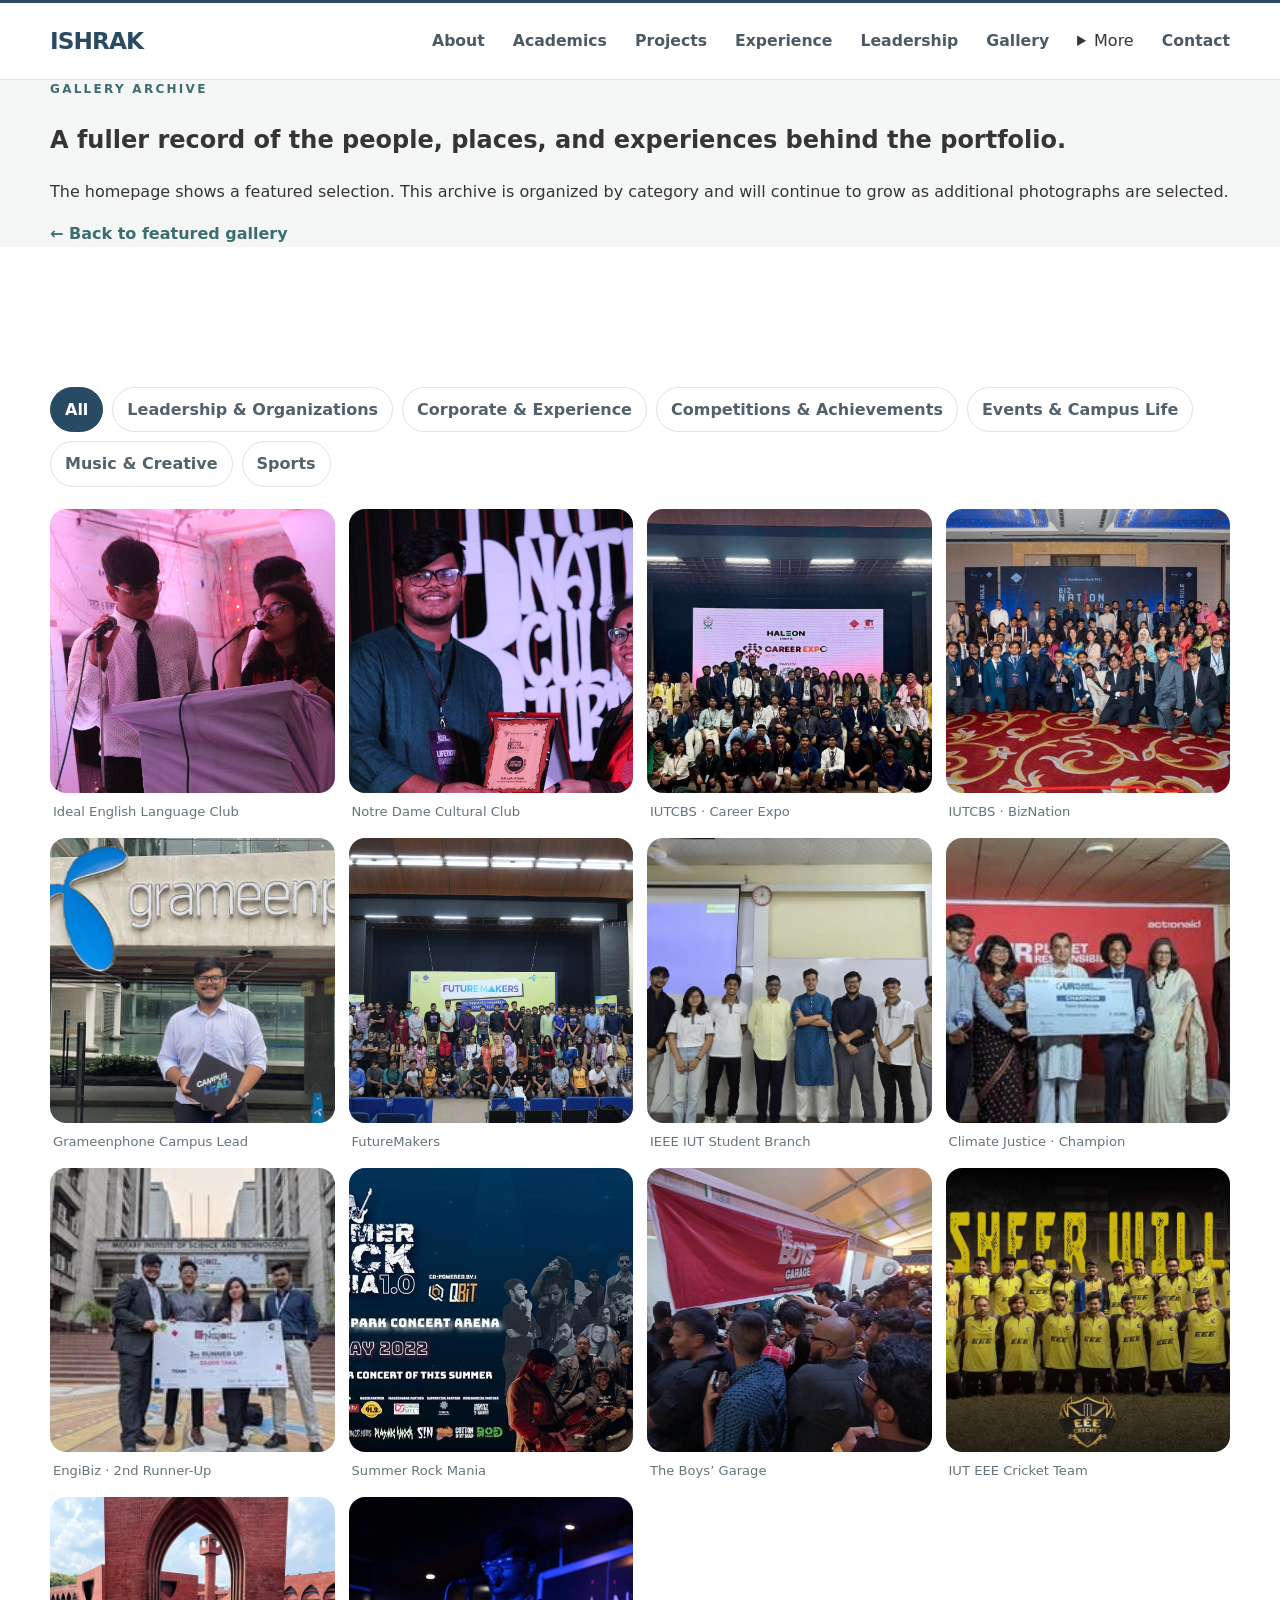
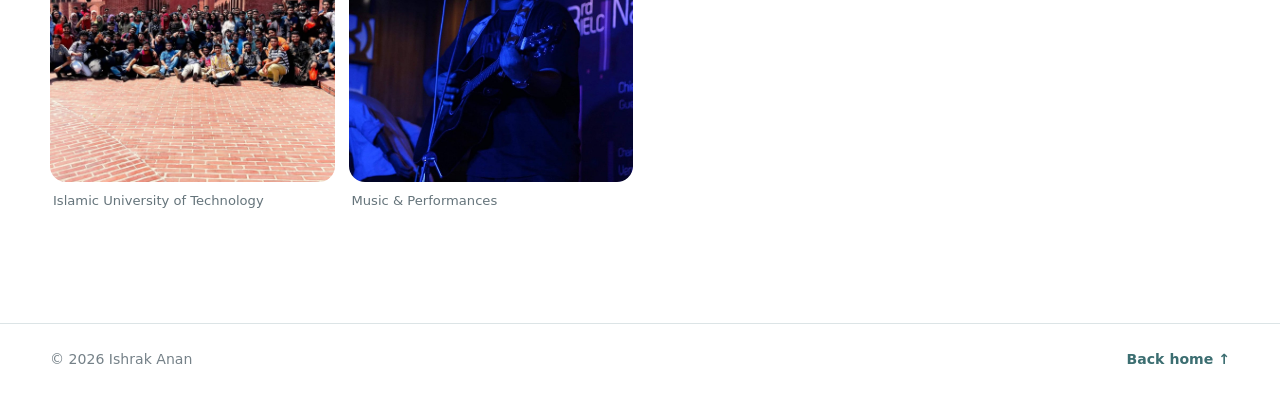
==== gallery.html @ 4ae46d1e "Add files via upload" ====
<!DOCTYPE html>
<html lang="en">
<head>
  <meta charset="UTF-8" />
  <meta name="viewport" content="width=device-width, initial-scale=1.0" />
  <meta name="description" content="Gallery archive of Ishrak Anan — leadership, corporate experience, competitions, events, music, and sports." />
  <meta name="theme-color" content="#284B63" />
  <title>Gallery | Ishrak Anan</title>
  <link rel="stylesheet" href="css/style.css" />
</head>
<body>
  <a class="skip-link" href="#main">Skip to content</a>
  <header class="site-header" id="top">
    <div class="container nav-wrap">
      <a class="brand" href="index.html#home" aria-label="Ishrak Anan home">ISHRAK</a>
      <button class="menu-toggle" aria-label="Open navigation" aria-expanded="false">☰</button>
      <nav class="nav" aria-label="Primary navigation">
        <a href="index.html#about">About</a>
        <a href="index.html#academics">Academics</a>
        <a href="index.html#projects">Projects</a>
        <a href="index.html#experience">Experience</a>
        <a href="index.html#leadership">Leadership</a>
        <a href="gallery.html" aria-current="page">Gallery</a>
        <details class="nav-more">
          <summary>More</summary>
          <div class="nav-more-menu">
            <a href="index.html#awards">Awards & Recognition</a>
            <a href="index.html#skills">Skills</a>
            <a href="index.html#music">Music</a>
          </div>
        </details>
        <a href="index.html#contact">Contact</a>
      </nav>
    </div>
  </header>

  <main id="main">
    <section class="gallery-hero section-soft">
      <div class="container">
        <p class="section-kicker reveal">Gallery Archive</p>
        <h1 class="gallery-page-title reveal">A fuller record of the people, places, and experiences behind the portfolio.</h1>
        <p class="gallery-page-intro reveal">The homepage shows a featured selection. This archive is organized by category and will continue to grow as additional photographs are selected.</p>
        <a class="text-link reveal" href="index.html#gallery">← Back to featured gallery</a>
      </div>
    </section>

    <section class="section gallery-archive">
      <div class="container">
        <div class="gallery-filters reveal" role="group" aria-label="Gallery filters">
          <button class="filter-btn active" data-filter="all">All</button>
          <button class="filter-btn" data-filter="leadership">Leadership & Organizations</button>
          <button class="filter-btn" data-filter="corporate">Corporate & Experience</button>
          <button class="filter-btn" data-filter="competition">Competitions & Achievements</button>
          <button class="filter-btn" data-filter="events">Events & Campus Life</button>
          <button class="filter-btn" data-filter="creative">Music & Creative</button>
          <button class="filter-btn" data-filter="sports">Sports</button>
        </div>

        <div class="gallery-grid gallery-grid-archive">
          <figure class="gallery-item reveal" data-category="leadership events"><button class="gallery-open" data-full="assets/gallery/ielc.jpg" data-caption="Ideal English Language Club"><img src="assets/gallery/ielc.jpg" alt="Ideal English Language Club" loading="lazy" /></button><figcaption>Ideal English Language Club</figcaption></figure>
          <figure class="gallery-item reveal" data-category="leadership"><button class="gallery-open" data-full="assets/gallery/ndcc-lifetime.jpg" data-caption="Notre Dame Cultural Club — Lifetime Membership"><img src="assets/gallery/ndcc-lifetime.jpg" alt="Notre Dame Cultural Club Lifetime Membership" loading="lazy" /></button><figcaption>Notre Dame Cultural Club</figcaption></figure>
          <figure class="gallery-item reveal" data-category="leadership events"><button class="gallery-open" data-full="assets/gallery/iutcbs-career-expo.jpg" data-caption="IUTCBS — Career Expo"><img src="assets/gallery/iutcbs-career-expo.jpg" alt="IUTCBS Career Expo" loading="lazy" /></button><figcaption>IUTCBS · Career Expo</figcaption></figure>
          <figure class="gallery-item reveal" data-category="leadership events"><button class="gallery-open" data-full="assets/gallery/iutcbs-biznation.jpg" data-caption="IUTCBS — BizNation"><img src="assets/gallery/iutcbs-biznation.jpg" alt="IUTCBS BizNation" loading="lazy" /></button><figcaption>IUTCBS · BizNation</figcaption></figure>
          <figure class="gallery-item reveal" data-category="corporate"><button class="gallery-open" data-full="assets/gallery/grameenphone.jpg" data-caption="Grameenphone Campus Lead"><img src="assets/gallery/grameenphone.jpg" alt="Grameenphone Campus Lead activity" loading="lazy" /></button><figcaption>Grameenphone Campus Lead</figcaption></figure>
          <figure class="gallery-item reveal" data-category="corporate competition"><button class="gallery-open" data-full="assets/gallery/futuremakers.jpg" data-caption="Grameenphone FutureMakers"><img src="assets/gallery/futuremakers.jpg" alt="FutureMakers event" loading="lazy" /></button><figcaption>FutureMakers</figcaption></figure>
          <figure class="gallery-item reveal" data-category="leadership events"><button class="gallery-open" data-full="assets/gallery/ieee.jpg" data-caption="IEEE IUT Student Branch"><img src="assets/gallery/ieee.jpg" alt="IEEE IUT Student Branch event" loading="lazy" /></button><figcaption>IEEE IUT Student Branch</figcaption></figure>
          <figure class="gallery-item reveal" data-category="competition"><button class="gallery-open" data-full="assets/gallery/climate-justice.jpg" data-caption="Climate Justice Idea Competition — Champion"><img src="assets/gallery/climate-justice.jpg" alt="Climate Justice Idea Competition" loading="lazy" /></button><figcaption>Climate Justice · Champion</figcaption></figure>
          <figure class="gallery-item reveal" data-category="competition"><button class="gallery-open" data-full="assets/gallery/engibiz.jpg" data-caption="EngiBiz — 2nd Runner-Up"><img src="assets/gallery/engibiz.jpg" alt="EngiBiz business competition" loading="lazy" /></button><figcaption>EngiBiz · 2nd Runner-Up</figcaption></figure>
          <figure class="gallery-item reveal" data-category="events creative"><button class="gallery-open" data-full="assets/gallery/rock-mania.jpg" data-caption="Summer Rock Mania"><img src="assets/gallery/rock-mania.jpg" alt="Summer Rock Mania" loading="lazy" /></button><figcaption>Summer Rock Mania</figcaption></figure>
          <figure class="gallery-item reveal" data-category="events"><button class="gallery-open" data-full="assets/gallery/boys-garage.jpg" data-caption="The Boys' Garage"><img src="assets/gallery/boys-garage.jpg" alt="The Boys Garage food startup" loading="lazy" /></button><figcaption>The Boys’ Garage</figcaption></figure>
          <figure class="gallery-item reveal" data-category="sports"><button class="gallery-open" data-full="assets/gallery/cricket.jpg" data-caption="IUT EEE Cricket Team"><img src="assets/gallery/cricket.jpg" alt="IUT EEE Cricket Team" loading="lazy" /></button><figcaption>IUT EEE Cricket Team</figcaption></figure>
          <figure class="gallery-item reveal" data-category="events"><button class="gallery-open" data-full="assets/gallery/iut.jpg" data-caption="Islamic University of Technology"><img src="assets/gallery/iut.jpg" alt="Islamic University of Technology campus life" loading="lazy" /></button><figcaption>Islamic University of Technology</figcaption></figure>
          <figure class="gallery-item reveal" data-category="creative"><button class="gallery-open" data-full="assets/gallery/music.jpg" data-caption="Music & Performances"><img src="assets/gallery/music.jpg" alt="Ishrak Anan performing music" loading="lazy" /></button><figcaption>Music & Performances</figcaption></figure>
        </div>
      </div>
    </section>
  </main>

  <footer>
    <div class="container footer-inner">
      <span>© <span id="year"></span> Ishrak Anan</span>
      <a href="index.html#home">Back home ↑</a>
    </div>
  </footer>

  <div class="lightbox" id="lightbox" aria-hidden="true" role="dialog" aria-label="Gallery image viewer">
    <button class="lightbox-close" aria-label="Close image viewer">×</button>
    <img src="" alt="" />
    <p></p>
  </div>

  <script src="js/main.js"></script>
</body>
</html>
---- css/style.css ----
:root{
  --graphite:#353535;
  --teal:#3C6E71;
  --white:#FFFFFF;
  --dust:#D9D9D9;
  --blue:#284B63;
  --ink:#1f2f3a;
  --muted:#61707a;
  --soft:#F4F7F6;
  --soft-blue:#EEF3F5;
  --line:#DCE4E6;
  --shadow:0 18px 50px rgba(40,75,99,.10);
  --radius:20px;
  --container:1180px;
}

*{box-sizing:border-box}
html{scroll-behavior:smooth}
body{margin:0;background:var(--white);color:var(--graphite);font-family:Inter,ui-sans-serif,system-ui,-apple-system,BlinkMacSystemFont,"Segoe UI",sans-serif;line-height:1.6;-webkit-font-smoothing:antialiased}
a{color:inherit}
img{max-width:100%;display:block}
button,input{font:inherit}
.container{width:min(var(--container),calc(100% - 48px));margin-inline:auto}
.skip-link{position:fixed;left:12px;top:-100px;z-index:999;background:var(--blue);color:#fff;padding:10px 14px;border-radius:8px;text-decoration:none}.skip-link:focus{top:12px}

.site-header{position:sticky;top:0;z-index:100;background:rgba(255,255,255,.92);backdrop-filter:blur(16px);border-top:3px solid var(--blue);border-bottom:1px solid rgba(217,217,217,.65);transition:box-shadow .25s ease}
.site-header.scrolled{box-shadow:0 10px 30px rgba(40,75,99,.08)}
.nav-wrap{height:76px;display:flex;align-items:center;justify-content:space-between;gap:28px}
.brand{font-size:1.45rem;font-weight:900;letter-spacing:-.04em;text-decoration:none;color:var(--blue)}
.brand span{color:var(--teal)}
.nav{display:flex;align-items:center;gap:28px}
.nav a{text-decoration:none;color:#4c5a63;font-size:.98rem;font-weight:550;transition:color .2s ease}
.nav a:hover,.nav a:focus{color:var(--blue)}
.menu-toggle{display:none;border:0;background:transparent;color:var(--blue);font-size:1.5rem;cursor:pointer}

.hero{min-height:calc(100vh - 79px);display:grid;align-items:center;background:linear-gradient(110deg,#fff 0%,#fff 56%,#f2f7f7 100%);padding:72px 0}
.hero-grid{display:grid;grid-template-columns:1fr .88fr;gap:80px;align-items:center}
.eyebrow,.section-kicker{margin:0 0 22px;text-transform:uppercase;letter-spacing:.19em;font-size:.75rem;font-weight:800;color:var(--teal)}
.hero h1{margin:0;color:var(--blue);font-size:clamp(4.3rem,9vw,7.8rem);line-height:.86;letter-spacing:-.075em}
.hero-lead{font-size:1.55rem;line-height:1.35;color:var(--ink);margin:30px 0 10px;max-width:680px;font-weight:650}
.hero-sub{font-size:1.08rem;color:#52616a;max-width:690px;margin:0 0 28px}
.hero-actions{display:flex;flex-wrap:wrap;gap:12px;margin:28px 0}
.btn{display:inline-flex;align-items:center;justify-content:center;text-decoration:none;border-radius:11px;padding:13px 19px;font-weight:750;border:1px solid transparent;transition:transform .2s ease,box-shadow .2s ease,background .2s ease}
.btn:hover{transform:translateY(-2px)}
.btn-primary{background:var(--blue);color:#fff;box-shadow:0 10px 25px rgba(40,75,99,.16)}
.btn-primary:hover{box-shadow:0 14px 30px rgba(40,75,99,.22)}
.btn-secondary{background:#fff;color:var(--blue);border-color:var(--line)}
.btn-ghost{background:transparent;color:var(--teal);padding-inline:8px}
.focus-row{display:flex;gap:9px;flex-wrap:wrap;margin-top:32px}
.focus-row span,.tag-row span,.note-chip,.role-chip{border:1px solid var(--line);background:#fff;border-radius:999px;padding:7px 11px;font-size:.82rem;color:#42515a}
.hero-portrait-wrap{position:relative}
.hero-portrait-frame{background:#fff;border-radius:30px 30px 8px 30px;overflow:hidden;box-shadow:var(--shadow);border:1px solid rgba(217,217,217,.55)}
.hero-portrait{width:100%;aspect-ratio:1/1;object-fit:cover}
.hero-identity-card{margin-top:16px;padding:0 4px}
.identity-label{color:var(--blue);font-weight:800;font-size:.95rem}
.hero-identity-card p{margin:7px 0 0;color:#64727a;font-size:.96rem}

.section{padding:110px 0}
.section-soft{background:var(--soft)}
.section-dark{background:var(--blue);color:#fff}
.section-kicker.light{color:#a8d0d1}
h2{font-size:clamp(2.2rem,4.4vw,4.25rem);letter-spacing:-.052em;line-height:1.02;margin:0 0 34px;color:var(--blue)}
.section-dark h2{color:#fff}
h3{letter-spacing:-.025em;line-height:1.15}
.section-intro{max-width:850px;color:var(--muted);font-size:1.08rem;margin-top:-12px;margin-bottom:42px}
.section-head{display:flex;align-items:end;justify-content:space-between;gap:24px;margin-bottom:32px}.section-head h2{margin-bottom:0}
.text-link{color:var(--teal);font-weight:800;text-decoration:none}.text-link:hover{text-decoration:underline}.light-link{color:#c7e5e5}
.meta{font-size:.75rem;letter-spacing:.11em;text-transform:uppercase;font-weight:800;color:var(--teal);margin:0 0 10px}

.about-grid{display:grid;grid-template-columns:.8fr 1.2fr;gap:96px;align-items:start}
.about-grid h2{margin-bottom:22px}
.principle{display:inline-block;background:var(--soft-blue);border-left:4px solid var(--teal);padding:15px 18px;color:var(--blue);font-weight:800;border-radius:0 10px 10px 0}
.prose{font-size:1.08rem;color:#52616a}.prose p{margin:0 0 18px}.prose strong{color:var(--ink)}

.journey-line{position:relative;margin-top:54px;padding-left:36px}.journey-line:before{content:"";position:absolute;left:10px;top:7px;bottom:18px;width:2px;background:linear-gradient(var(--teal),rgba(60,110,113,.15))}
.journey-item{position:relative;display:grid;grid-template-columns:120px 1fr;gap:30px;padding:0 0 42px}.journey-item:before{content:"";position:absolute;left:-33px;top:6px;width:13px;height:13px;background:#fff;border:4px solid var(--teal);border-radius:50%;box-shadow:0 0 0 5px var(--soft)}
.journey-year{font-size:1rem;color:var(--teal);font-weight:900}.journey-item h3{font-size:1.45rem;color:var(--blue);margin:0 0 7px}.journey-item p{margin:0;color:#607078;max-width:780px}

.academic-grid{display:grid;grid-template-columns:repeat(3,1fr);gap:22px}
.academic-card{border:1px solid var(--line);border-radius:var(--radius);padding:30px;background:#fff;transition:transform .22s ease,box-shadow .22s ease}.academic-card:hover{transform:translateY(-4px);box-shadow:var(--shadow)}
.academic-card h3{font-size:1.55rem;color:var(--blue);margin:0 0 8px}.academic-sub{color:#6a7880;margin:0 0 20px}.academic-card>p:last-of-type{color:#5a6870}
.featured-academic{background:linear-gradient(155deg,#fff 0%,#f3f8f8 100%);border-color:#b8d0d1}
.result-row{display:flex;justify-content:space-between;align-items:center;border-top:1px solid var(--line);border-bottom:1px solid var(--line);padding:13px 0;margin:16px 0}.result-row strong{color:var(--blue)}
.note-chip{display:inline-flex;margin-top:14px;background:var(--soft-blue);border-color:#c6dddd;color:var(--teal);font-weight:800}

.project-grid{display:grid;grid-template-columns:repeat(3,1fr);gap:18px}.project-card{background:rgba(255,255,255,.07);border:1px solid rgba(255,255,255,.14);border-radius:var(--radius);padding:27px;min-height:290px;display:flex;flex-direction:column;transition:transform .22s ease,background .22s ease}.project-card:hover{transform:translateY(-4px);background:rgba(255,255,255,.11)}
.project-card h3{font-size:1.5rem;margin:0 0 13px;color:#fff}.project-card p:not(.meta){color:#d7e1e6;margin:0 0 20px}.project-card a{margin-top:auto;color:#bfe2e2;font-weight:800;text-decoration:none}.project-card a:hover{text-decoration:underline}.project-card .meta{color:#9bc7c8}
.project-feature{grid-column:span 2;background:linear-gradient(145deg,rgba(60,110,113,.5),rgba(255,255,255,.07))}.project-feature h3{font-size:2rem}.tag-row{display:flex;flex-wrap:wrap;gap:8px;margin-bottom:20px}.tag-row span{background:rgba(255,255,255,.08);border-color:rgba(255,255,255,.16);color:#eaf2f4}

.experience-feature{display:grid;grid-template-columns:.72fr 1.28fr;gap:50px;padding:38px;border:1px solid var(--line);border-radius:24px;background:linear-gradient(145deg,#fff,#f3f8f8);box-shadow:0 14px 40px rgba(40,75,99,.07);margin:40px 0 24px}.experience-title h3{font-size:2.15rem;color:var(--blue);margin:0 0 14px}.role-chip{display:inline-flex;background:#fff;color:var(--teal);font-weight:800}.experience-body>p{color:#56656d;margin-top:0}.metric-grid{display:grid;grid-template-columns:repeat(4,1fr);gap:12px;margin:23px 0}.metric-grid div{background:#fff;border:1px solid var(--line);border-radius:14px;padding:16px}.metric-grid strong{display:block;color:var(--blue);font-size:1.45rem}.metric-grid span{display:block;color:#6b7980;font-size:.78rem;line-height:1.35;margin-top:4px}
.industrial-grid{display:grid;grid-template-columns:repeat(2,1fr);gap:18px}.industrial-card{border:1px solid var(--line);border-radius:var(--radius);padding:27px;background:#fff}.industrial-card h3{color:var(--blue);font-size:1.45rem;margin:0 0 12px}.industrial-card p:not(.meta){color:#5b6a72}.industrial-card .text-link{display:inline-block;margin-top:7px}

.leadership-grid,.initiative-grid{display:grid;grid-template-columns:repeat(2,1fr);gap:18px}.leadership-grid{margin-bottom:18px}.lead-card,.initiative-card{background:#fff;border:1px solid var(--line);border-radius:var(--radius);padding:28px}.lead-card h3,.initiative-card h3{font-size:1.5rem;color:var(--blue);margin:0 0 7px}.role{color:var(--teal);font-weight:800;margin:0 0 14px}.lead-card p:last-of-type,.initiative-card p:last-child{color:#5e6c74}.initiative-card{background:linear-gradient(145deg,#fff,#f8fbfb)}

.award-groups{display:grid;grid-template-columns:1fr 1fr;gap:28px}.award-group{border:1px solid var(--line);border-radius:var(--radius);padding:28px}.award-group>h3{color:var(--blue);font-size:1.55rem;margin:0 0 8px}.award-item{display:flex;align-items:flex-start;justify-content:space-between;gap:18px;padding:20px 0;border-top:1px solid var(--line)}.award-item:first-of-type{margin-top:14px}.award-item strong{display:block;color:var(--ink);font-size:1.02rem}.award-item span{display:block;color:var(--teal);font-size:.84rem;font-weight:750;margin-top:3px}.award-item p{color:#69777e;font-size:.92rem;margin:7px 0 0}.award-item>a{white-space:nowrap;color:var(--teal);font-size:.83rem;font-weight:800;text-decoration:none}.award-item>a:hover{text-decoration:underline}

.skill-grid{display:grid;grid-template-columns:repeat(2,1fr);gap:18px}.skill-card{border:1px solid rgba(255,255,255,.15);background:rgba(255,255,255,.06);border-radius:var(--radius);padding:28px}.skill-card h3{color:#fff;font-size:1.45rem;margin:0 0 18px}.skill-card p{color:#d5dfe3;margin-bottom:0}.skill-tags{display:flex;flex-wrap:wrap;gap:8px}.skill-tags span{border:1px solid rgba(255,255,255,.17);background:rgba(255,255,255,.08);border-radius:999px;padding:8px 11px;color:#f2f7f8;font-size:.84rem}

.music-grid{display:grid;grid-template-columns:1.05fr .95fr;gap:70px;align-items:center}.music-copy p:not(.section-kicker){color:#5c6a72;font-size:1.05rem}.music-photo{margin:0}.music-photo img{width:100%;max-height:520px;object-fit:cover;border-radius:26px;box-shadow:var(--shadow)}.music-photo figcaption{color:#77848a;font-size:.86rem;margin-top:10px}

.gallery-note{color:#6c797f;margin:0}.gallery-filters{display:flex;flex-wrap:wrap;gap:9px;margin:30px 0 22px}.filter-btn{border:1px solid var(--line);background:#fff;color:#52616a;border-radius:999px;padding:9px 14px;cursor:pointer;font-weight:700;transition:.2s ease}.filter-btn:hover,.filter-btn.active{background:var(--blue);border-color:var(--blue);color:#fff}
.gallery-grid{display:grid;grid-template-columns:repeat(4,1fr);gap:14px}.gallery-item{margin:0;transition:opacity .2s ease,transform .2s ease}.gallery-item.is-hidden{display:none}.gallery-open{display:block;width:100%;border:0;padding:0;background:transparent;cursor:zoom-in;border-radius:16px;overflow:hidden}.gallery-open img{width:100%;aspect-ratio:1/1;object-fit:cover;transition:transform .35s ease}.gallery-open:hover img{transform:scale(1.035)}.gallery-item figcaption{font-size:.82rem;color:#65747b;margin:8px 3px 2px}
.lightbox{position:fixed;inset:0;z-index:500;background:rgba(15,25,31,.92);display:none;place-items:center;padding:45px}.lightbox.open{display:grid}.lightbox img{max-width:min(1200px,92vw);max-height:80vh;border-radius:14px;box-shadow:0 24px 70px rgba(0,0,0,.35)}.lightbox p{color:#fff;margin:12px 0 0;text-align:center}.lightbox-close{position:absolute;right:24px;top:18px;border:0;background:transparent;color:#fff;font-size:2.2rem;cursor:pointer}

.contact-card{background:linear-gradient(135deg,var(--blue),#315e77);color:#fff;border-radius:28px;padding:46px;display:grid;grid-template-columns:.9fr 1.1fr;gap:60px}.contact-card h2{color:#fff;margin-bottom:14px}.contact-card .section-kicker{color:#b4dcdd}.contact-card p{color:#d6e2e7}.contact-links{display:grid;grid-template-columns:1fr 1fr;gap:10px}.contact-links a{text-decoration:none;border:1px solid rgba(255,255,255,.18);background:rgba(255,255,255,.07);border-radius:14px;padding:15px;transition:background .2s ease,transform .2s ease}.contact-links a:hover{background:rgba(255,255,255,.12);transform:translateY(-2px)}.contact-links span{display:block;color:#b9d6dc;font-size:.76rem;text-transform:uppercase;letter-spacing:.1em}.contact-links strong{display:block;color:#fff;margin-top:3px;font-size:.91rem}

footer{border-top:1px solid var(--line);padding:24px 0;color:#758188;font-size:.88rem}.footer-inner{display:flex;justify-content:space-between;gap:20px}.footer-inner a{text-decoration:none;color:var(--teal);font-weight:700}

.reveal{opacity:0;transform:translateY(18px);transition:opacity .6s ease,transform .6s ease}.reveal.visible{opacity:1;transform:none}

@media (max-width:1000px){
  .hero{min-height:auto}.hero-grid,.about-grid,.music-grid,.experience-feature,.contact-card{grid-template-columns:1fr;gap:42px}.hero-grid{grid-template-columns:1fr .8fr;gap:40px}.hero h1{font-size:clamp(4rem,10vw,6.5rem)}
  .academic-grid,.project-grid{grid-template-columns:repeat(2,1fr)}.project-feature{grid-column:span 2}.metric-grid{grid-template-columns:repeat(2,1fr)}.gallery-grid{grid-template-columns:repeat(3,1fr)}
}

@media (max-width:780px){
  .container{width:min(100% - 32px,var(--container))}.nav-wrap{height:68px}.menu-toggle{display:block}.nav{position:absolute;left:16px;right:16px;top:72px;display:none;flex-direction:column;align-items:stretch;gap:0;background:#fff;border:1px solid var(--line);border-radius:16px;padding:8px;box-shadow:var(--shadow)}.nav.open{display:flex}.nav a{padding:11px 12px;border-radius:9px}.nav a:hover{background:var(--soft)}
  .hero{padding:48px 0 70px}.hero-grid{grid-template-columns:1fr}.hero-portrait-wrap{max-width:540px}.hero h1{font-size:clamp(4.1rem,22vw,6.5rem)}.hero-lead{font-size:1.3rem}.section{padding:80px 0}
  .about-grid,.academic-grid,.project-grid,.industrial-grid,.leadership-grid,.initiative-grid,.award-groups,.skill-grid,.music-grid,.contact-card{grid-template-columns:1fr}.project-feature{grid-column:auto}.section-head{align-items:start;flex-direction:column}.journey-item{grid-template-columns:1fr;gap:6px}.journey-year{font-size:.85rem}.experience-feature{padding:26px}.metric-grid{grid-template-columns:1fr 1fr}.gallery-grid{grid-template-columns:repeat(2,1fr)}.contact-links{grid-template-columns:1fr}.footer-inner{flex-direction:column}
}

@media (max-width:480px){
  .hero-actions{align-items:stretch}.btn{width:100%}.btn-ghost{width:auto}.metric-grid{grid-template-columns:1fr}.gallery-grid{grid-template-columns:1fr 1fr}.contact-card{padding:30px 22px}.lightbox{padding:24px}
}

@media (prefers-reduced-motion:reduce){html{scroll-behavior:auto}.reveal{opacity:1;transform:none;transition:none}.btn,.project-card,.academic-card,.gallery-open img{transition:none}}
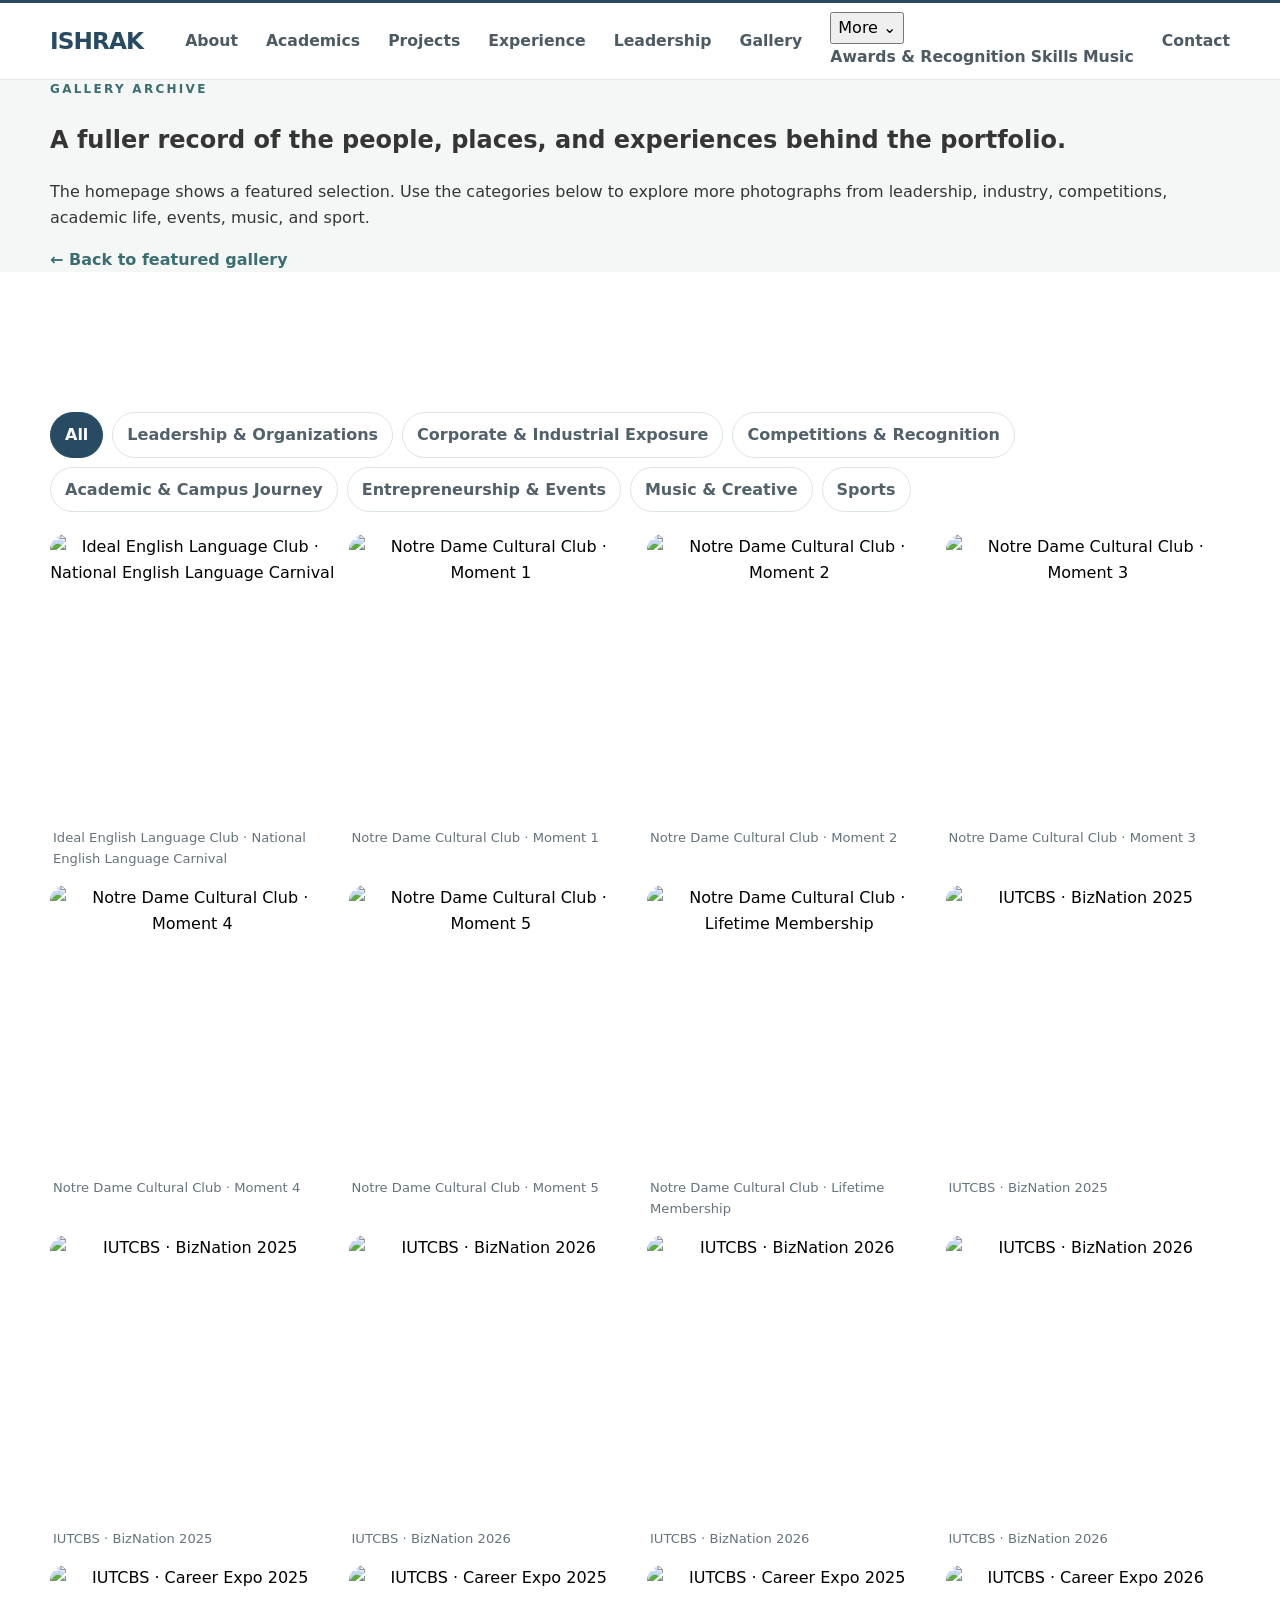
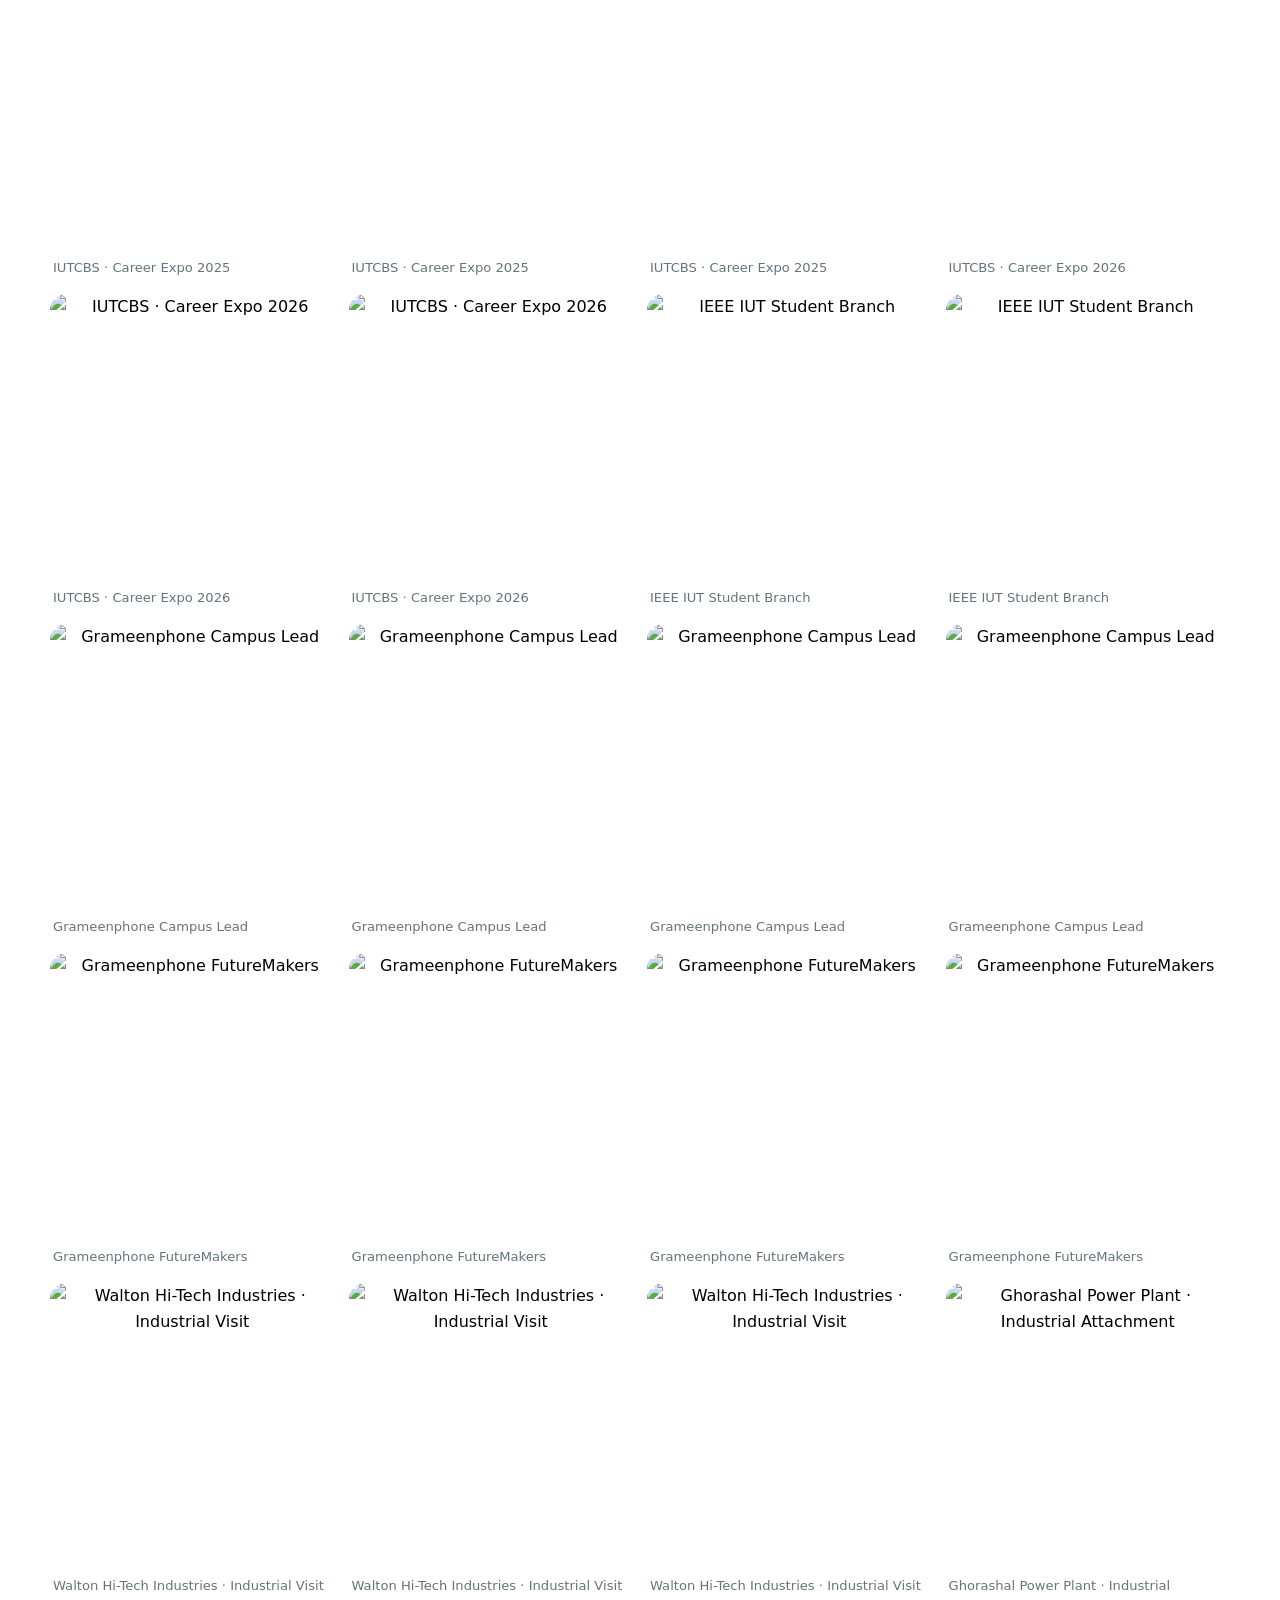
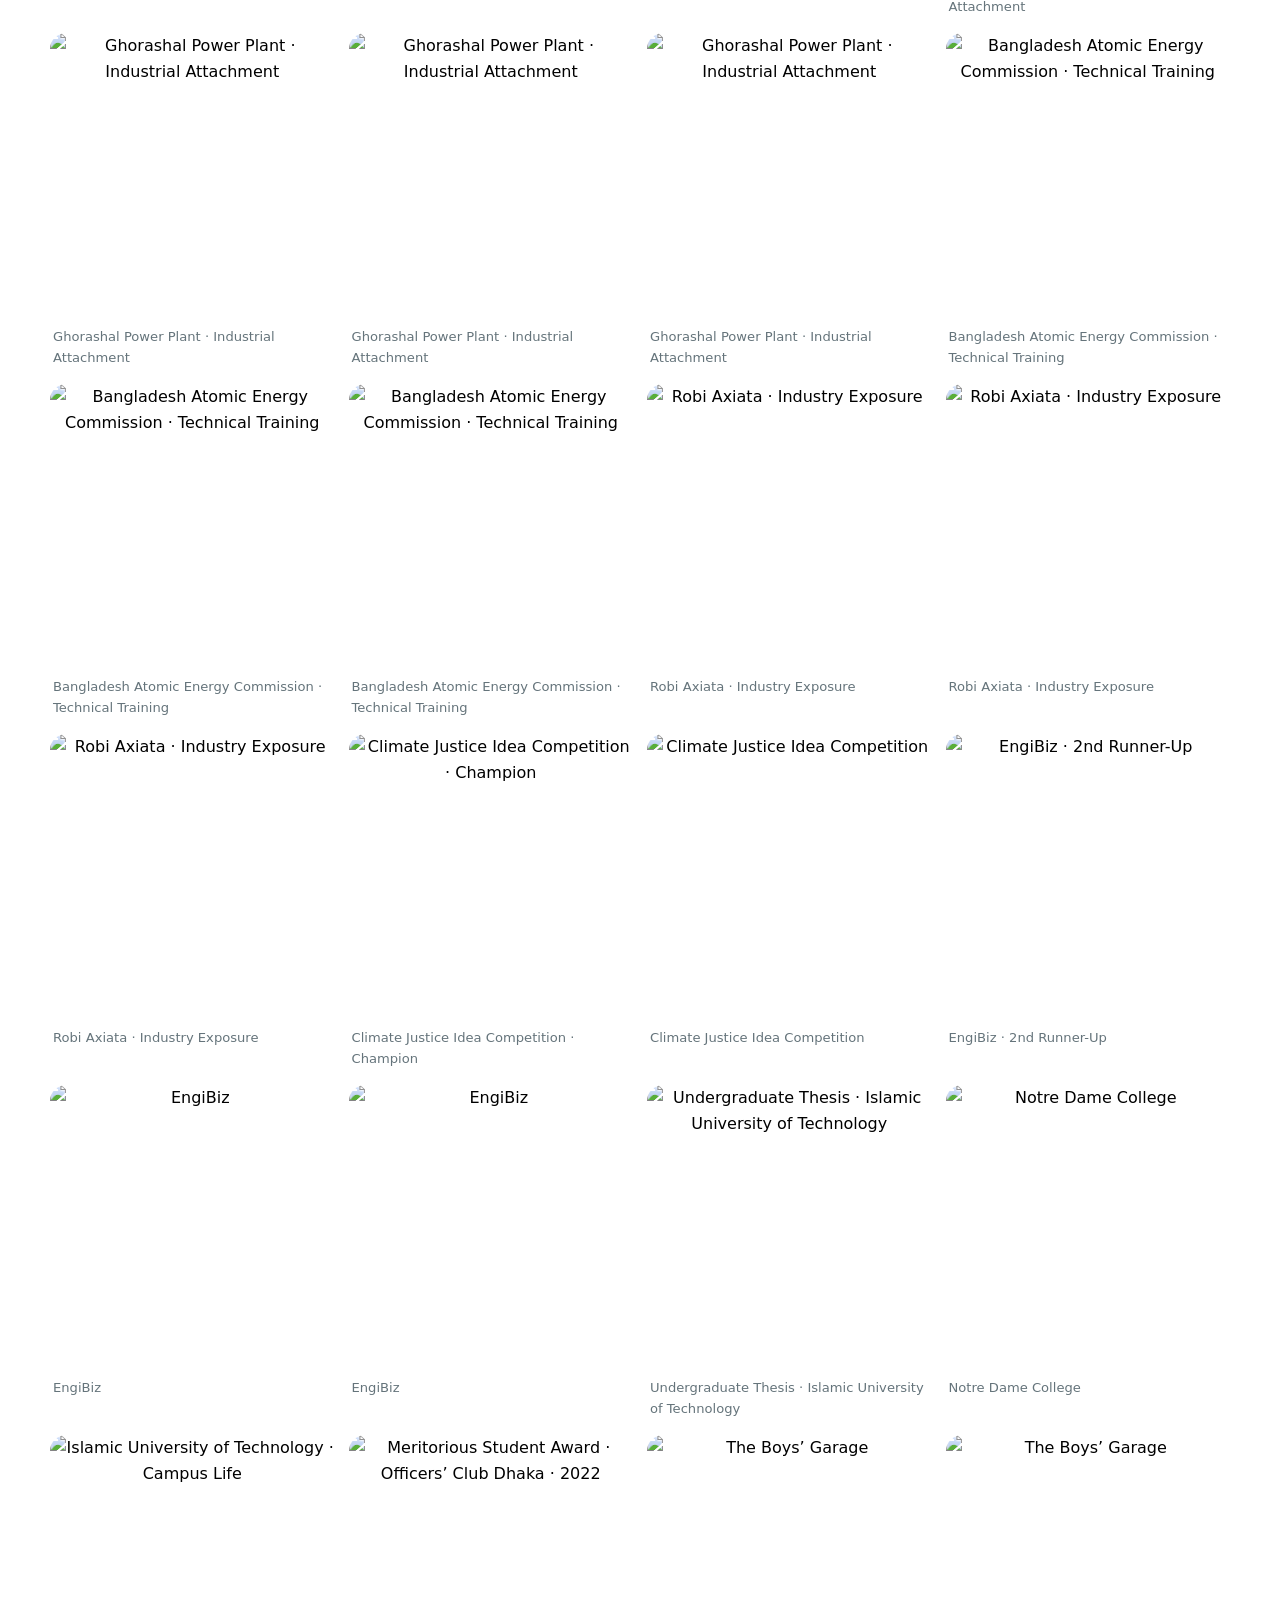
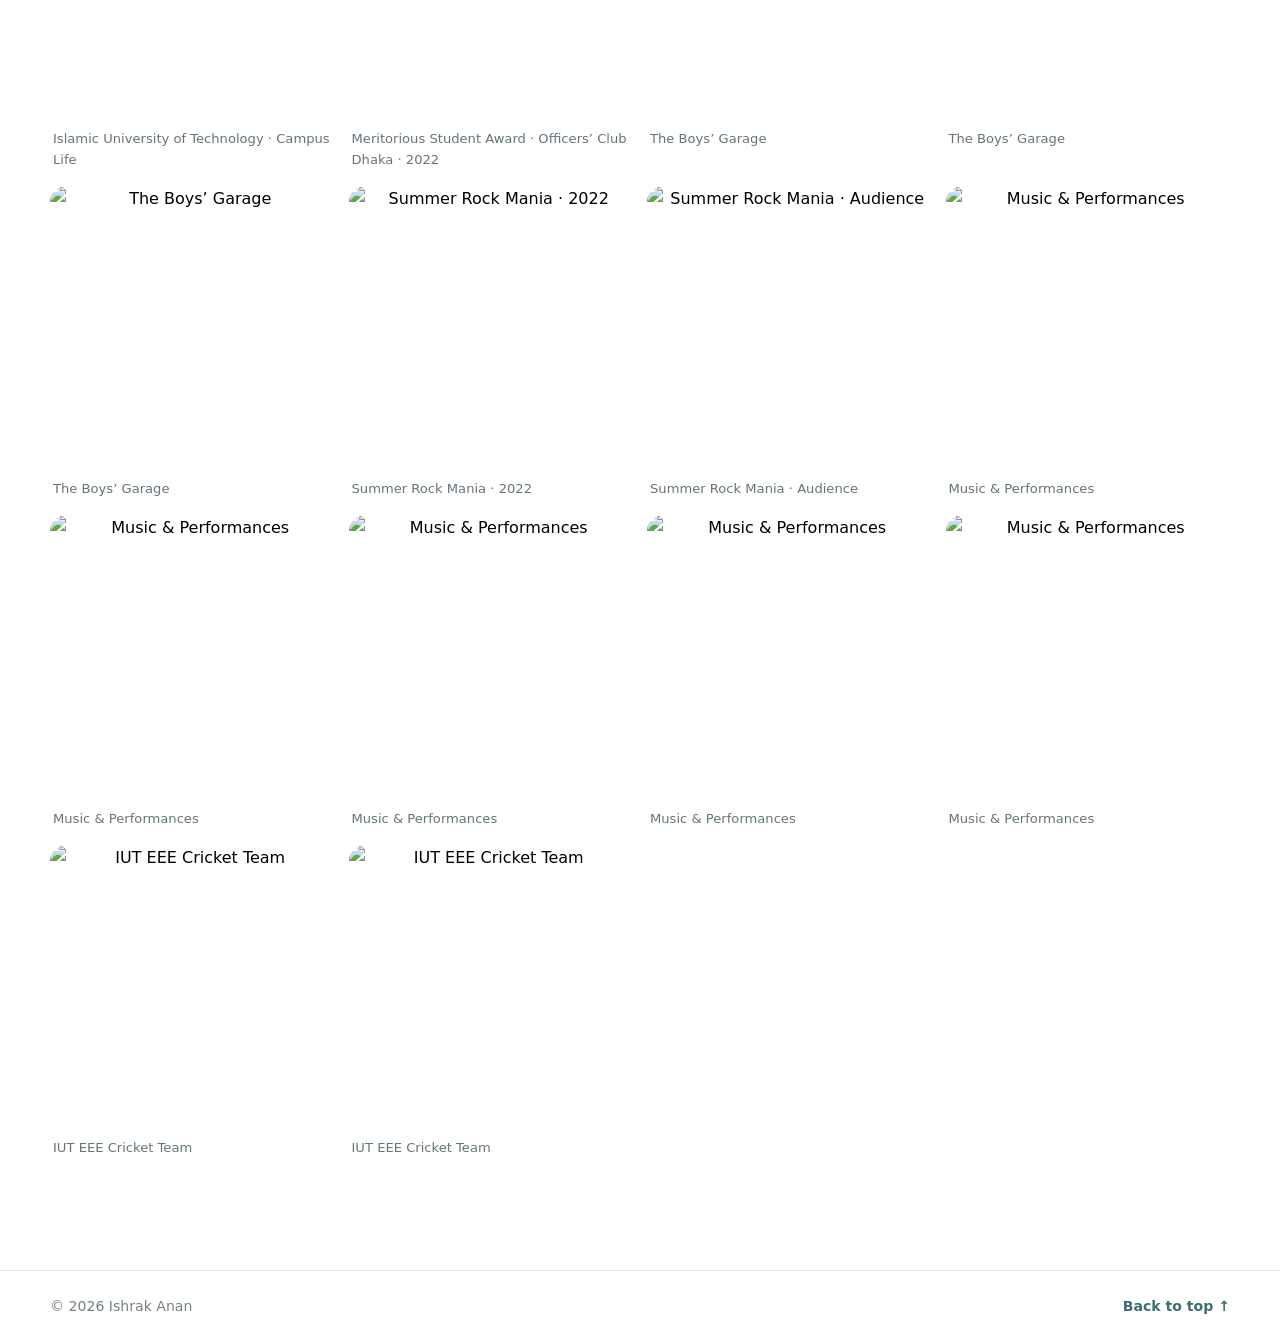
==== commit ca831549: "Add files via upload" ====
--- a/gallery.html
+++ b/gallery.html
@@ -3,7 +3,7 @@
 <head>
   <meta charset="UTF-8" />
   <meta name="viewport" content="width=device-width, initial-scale=1.0" />
-  <meta name="description" content="Gallery archive of Ishrak Anan — leadership, corporate experience, competitions, events, music, and sports." />
+  <meta name="description" content="Gallery archive of Ishrak Anan — leadership, corporate and industrial exposure, competitions, academics, events, music, and sports." />
   <meta name="theme-color" content="#284B63" />
   <title>Gallery | Ishrak Anan</title>
   <link rel="stylesheet" href="css/style.css" />
@@ -21,14 +21,14 @@
         <a href="index.html#experience">Experience</a>
         <a href="index.html#leadership">Leadership</a>
         <a href="gallery.html" aria-current="page">Gallery</a>
-        <details class="nav-more">
-          <summary>More</summary>
-          <div class="nav-more-menu">
-            <a href="index.html#awards">Awards & Recognition</a>
-            <a href="index.html#skills">Skills</a>
-            <a href="index.html#music">Music</a>
+        <div class="nav-dropdown">
+          <button class="nav-dropdown-toggle" type="button" aria-expanded="false" aria-haspopup="true">More <span aria-hidden="true">⌄</span></button>
+          <div class="nav-dropdown-menu" role="menu">
+            <a role="menuitem" href="index.html#awards">Awards & Recognition</a>
+            <a role="menuitem" href="index.html#skills">Skills</a>
+            <a role="menuitem" href="index.html#music">Music</a>
           </div>
-        </details>
+        </div>
         <a href="index.html#contact">Contact</a>
       </nav>
     </div>
@@ -39,7 +39,7 @@
       <div class="container">
         <p class="section-kicker reveal">Gallery Archive</p>
         <h1 class="gallery-page-title reveal">A fuller record of the people, places, and experiences behind the portfolio.</h1>
-        <p class="gallery-page-intro reveal">The homepage shows a featured selection. This archive is organized by category and will continue to grow as additional photographs are selected.</p>
+        <p class="gallery-page-intro reveal">The homepage shows a featured selection. Use the categories below to explore more photographs from leadership, industry, competitions, academic life, events, music, and sport.</p>
         <a class="text-link reveal" href="index.html#gallery">← Back to featured gallery</a>
       </div>
     </section>
@@ -49,28 +49,76 @@
         <div class="gallery-filters reveal" role="group" aria-label="Gallery filters">
           <button class="filter-btn active" data-filter="all">All</button>
           <button class="filter-btn" data-filter="leadership">Leadership & Organizations</button>
-          <button class="filter-btn" data-filter="corporate">Corporate & Experience</button>
-          <button class="filter-btn" data-filter="competition">Competitions & Achievements</button>
-          <button class="filter-btn" data-filter="events">Events & Campus Life</button>
+          <button class="filter-btn" data-filter="corporate">Corporate & Industrial Exposure</button>
+          <button class="filter-btn" data-filter="competition">Competitions & Recognition</button>
+          <button class="filter-btn" data-filter="academic">Academic & Campus Journey</button>
+          <button class="filter-btn" data-filter="initiative">Entrepreneurship & Events</button>
           <button class="filter-btn" data-filter="creative">Music & Creative</button>
           <button class="filter-btn" data-filter="sports">Sports</button>
         </div>
-
         <div class="gallery-grid gallery-grid-archive">
-          <figure class="gallery-item reveal" data-category="leadership events"><button class="gallery-open" data-full="assets/gallery/ielc.jpg" data-caption="Ideal English Language Club"><img src="assets/gallery/ielc.jpg" alt="Ideal English Language Club" loading="lazy" /></button><figcaption>Ideal English Language Club</figcaption></figure>
-          <figure class="gallery-item reveal" data-category="leadership"><button class="gallery-open" data-full="assets/gallery/ndcc-lifetime.jpg" data-caption="Notre Dame Cultural Club — Lifetime Membership"><img src="assets/gallery/ndcc-lifetime.jpg" alt="Notre Dame Cultural Club Lifetime Membership" loading="lazy" /></button><figcaption>Notre Dame Cultural Club</figcaption></figure>
-          <figure class="gallery-item reveal" data-category="leadership events"><button class="gallery-open" data-full="assets/gallery/iutcbs-career-expo.jpg" data-caption="IUTCBS — Career Expo"><img src="assets/gallery/iutcbs-career-expo.jpg" alt="IUTCBS Career Expo" loading="lazy" /></button><figcaption>IUTCBS · Career Expo</figcaption></figure>
-          <figure class="gallery-item reveal" data-category="leadership events"><button class="gallery-open" data-full="assets/gallery/iutcbs-biznation.jpg" data-caption="IUTCBS — BizNation"><img src="assets/gallery/iutcbs-biznation.jpg" alt="IUTCBS BizNation" loading="lazy" /></button><figcaption>IUTCBS · BizNation</figcaption></figure>
-          <figure class="gallery-item reveal" data-category="corporate"><button class="gallery-open" data-full="assets/gallery/grameenphone.jpg" data-caption="Grameenphone Campus Lead"><img src="assets/gallery/grameenphone.jpg" alt="Grameenphone Campus Lead activity" loading="lazy" /></button><figcaption>Grameenphone Campus Lead</figcaption></figure>
-          <figure class="gallery-item reveal" data-category="corporate competition"><button class="gallery-open" data-full="assets/gallery/futuremakers.jpg" data-caption="Grameenphone FutureMakers"><img src="assets/gallery/futuremakers.jpg" alt="FutureMakers event" loading="lazy" /></button><figcaption>FutureMakers</figcaption></figure>
-          <figure class="gallery-item reveal" data-category="leadership events"><button class="gallery-open" data-full="assets/gallery/ieee.jpg" data-caption="IEEE IUT Student Branch"><img src="assets/gallery/ieee.jpg" alt="IEEE IUT Student Branch event" loading="lazy" /></button><figcaption>IEEE IUT Student Branch</figcaption></figure>
-          <figure class="gallery-item reveal" data-category="competition"><button class="gallery-open" data-full="assets/gallery/climate-justice.jpg" data-caption="Climate Justice Idea Competition — Champion"><img src="assets/gallery/climate-justice.jpg" alt="Climate Justice Idea Competition" loading="lazy" /></button><figcaption>Climate Justice · Champion</figcaption></figure>
-          <figure class="gallery-item reveal" data-category="competition"><button class="gallery-open" data-full="assets/gallery/engibiz.jpg" data-caption="EngiBiz — 2nd Runner-Up"><img src="assets/gallery/engibiz.jpg" alt="EngiBiz business competition" loading="lazy" /></button><figcaption>EngiBiz · 2nd Runner-Up</figcaption></figure>
-          <figure class="gallery-item reveal" data-category="events creative"><button class="gallery-open" data-full="assets/gallery/rock-mania.jpg" data-caption="Summer Rock Mania"><img src="assets/gallery/rock-mania.jpg" alt="Summer Rock Mania" loading="lazy" /></button><figcaption>Summer Rock Mania</figcaption></figure>
-          <figure class="gallery-item reveal" data-category="events"><button class="gallery-open" data-full="assets/gallery/boys-garage.jpg" data-caption="The Boys' Garage"><img src="assets/gallery/boys-garage.jpg" alt="The Boys Garage food startup" loading="lazy" /></button><figcaption>The Boys’ Garage</figcaption></figure>
-          <figure class="gallery-item reveal" data-category="sports"><button class="gallery-open" data-full="assets/gallery/cricket.jpg" data-caption="IUT EEE Cricket Team"><img src="assets/gallery/cricket.jpg" alt="IUT EEE Cricket Team" loading="lazy" /></button><figcaption>IUT EEE Cricket Team</figcaption></figure>
-          <figure class="gallery-item reveal" data-category="events"><button class="gallery-open" data-full="assets/gallery/iut.jpg" data-caption="Islamic University of Technology"><img src="assets/gallery/iut.jpg" alt="Islamic University of Technology campus life" loading="lazy" /></button><figcaption>Islamic University of Technology</figcaption></figure>
-          <figure class="gallery-item reveal" data-category="creative"><button class="gallery-open" data-full="assets/gallery/music.jpg" data-caption="Music & Performances"><img src="assets/gallery/music.jpg" alt="Ishrak Anan performing music" loading="lazy" /></button><figcaption>Music & Performances</figcaption></figure>
+          <figure class="gallery-item reveal" data-category="leadership"><button class="gallery-open" data-full="assets/gallery/leadership/ielc-1.jpg" data-caption="Ideal English Language Club · National English Language Carnival"><img src="assets/gallery/leadership/ielc-1.jpg" alt="Ideal English Language Club · National English Language Carnival" loading="lazy" /></button><figcaption>Ideal English Language Club · National English Language Carnival</figcaption></figure>
+          <figure class="gallery-item reveal" data-category="leadership"><button class="gallery-open" data-full="assets/gallery/leadership/ndcc-1.jpg" data-caption="Notre Dame Cultural Club · Moment 1"><img src="assets/gallery/leadership/ndcc-1.jpg" alt="Notre Dame Cultural Club · Moment 1" loading="lazy" /></button><figcaption>Notre Dame Cultural Club · Moment 1</figcaption></figure>
+          <figure class="gallery-item reveal" data-category="leadership"><button class="gallery-open" data-full="assets/gallery/leadership/ndcc-2.jpg" data-caption="Notre Dame Cultural Club · Moment 2"><img src="assets/gallery/leadership/ndcc-2.jpg" alt="Notre Dame Cultural Club · Moment 2" loading="lazy" /></button><figcaption>Notre Dame Cultural Club · Moment 2</figcaption></figure>
+          <figure class="gallery-item reveal" data-category="leadership"><button class="gallery-open" data-full="assets/gallery/leadership/ndcc-3.jpg" data-caption="Notre Dame Cultural Club · Moment 3"><img src="assets/gallery/leadership/ndcc-3.jpg" alt="Notre Dame Cultural Club · Moment 3" loading="lazy" /></button><figcaption>Notre Dame Cultural Club · Moment 3</figcaption></figure>
+          <figure class="gallery-item reveal" data-category="leadership"><button class="gallery-open" data-full="assets/gallery/leadership/ndcc-4.jpg" data-caption="Notre Dame Cultural Club · Moment 4"><img src="assets/gallery/leadership/ndcc-4.jpg" alt="Notre Dame Cultural Club · Moment 4" loading="lazy" /></button><figcaption>Notre Dame Cultural Club · Moment 4</figcaption></figure>
+          <figure class="gallery-item reveal" data-category="leadership"><button class="gallery-open" data-full="assets/gallery/leadership/ndcc-5.jpg" data-caption="Notre Dame Cultural Club · Moment 5"><img src="assets/gallery/leadership/ndcc-5.jpg" alt="Notre Dame Cultural Club · Moment 5" loading="lazy" /></button><figcaption>Notre Dame Cultural Club · Moment 5</figcaption></figure>
+          <figure class="gallery-item reveal" data-category="leadership"><button class="gallery-open" data-full="assets/gallery/leadership/ndcc-lifetime.jpg" data-caption="Notre Dame Cultural Club · Lifetime Membership"><img src="assets/gallery/leadership/ndcc-lifetime.jpg" alt="Notre Dame Cultural Club · Lifetime Membership" loading="lazy" /></button><figcaption>Notre Dame Cultural Club · Lifetime Membership</figcaption></figure>
+          <figure class="gallery-item reveal" data-category="leadership"><button class="gallery-open" data-full="assets/gallery/leadership/biznation-2025-1.jpg" data-caption="IUTCBS · BizNation 2025"><img src="assets/gallery/leadership/biznation-2025-1.jpg" alt="IUTCBS · BizNation 2025" loading="lazy" /></button><figcaption>IUTCBS · BizNation 2025</figcaption></figure>
+          <figure class="gallery-item reveal" data-category="leadership"><button class="gallery-open" data-full="assets/gallery/leadership/biznation-2025-3.jpg" data-caption="IUTCBS · BizNation 2025"><img src="assets/gallery/leadership/biznation-2025-3.jpg" alt="IUTCBS · BizNation 2025" loading="lazy" /></button><figcaption>IUTCBS · BizNation 2025</figcaption></figure>
+          <figure class="gallery-item reveal" data-category="leadership"><button class="gallery-open" data-full="assets/gallery/leadership/biznation-2026-1.jpg" data-caption="IUTCBS · BizNation 2026"><img src="assets/gallery/leadership/biznation-2026-1.jpg" alt="IUTCBS · BizNation 2026" loading="lazy" /></button><figcaption>IUTCBS · BizNation 2026</figcaption></figure>
+          <figure class="gallery-item reveal" data-category="leadership"><button class="gallery-open" data-full="assets/gallery/leadership/biznation-2026-2.jpg" data-caption="IUTCBS · BizNation 2026"><img src="assets/gallery/leadership/biznation-2026-2.jpg" alt="IUTCBS · BizNation 2026" loading="lazy" /></button><figcaption>IUTCBS · BizNation 2026</figcaption></figure>
+          <figure class="gallery-item reveal" data-category="leadership"><button class="gallery-open" data-full="assets/gallery/leadership/biznation-2026-4.jpg" data-caption="IUTCBS · BizNation 2026"><img src="assets/gallery/leadership/biznation-2026-4.jpg" alt="IUTCBS · BizNation 2026" loading="lazy" /></button><figcaption>IUTCBS · BizNation 2026</figcaption></figure>
+          <figure class="gallery-item reveal" data-category="leadership"><button class="gallery-open" data-full="assets/gallery/leadership/career-expo-2025-2.jpg" data-caption="IUTCBS · Career Expo 2025"><img src="assets/gallery/leadership/career-expo-2025-2.jpg" alt="IUTCBS · Career Expo 2025" loading="lazy" /></button><figcaption>IUTCBS · Career Expo 2025</figcaption></figure>
+          <figure class="gallery-item reveal" data-category="leadership"><button class="gallery-open" data-full="assets/gallery/leadership/career-expo-2025-3.jpg" data-caption="IUTCBS · Career Expo 2025"><img src="assets/gallery/leadership/career-expo-2025-3.jpg" alt="IUTCBS · Career Expo 2025" loading="lazy" /></button><figcaption>IUTCBS · Career Expo 2025</figcaption></figure>
+          <figure class="gallery-item reveal" data-category="leadership"><button class="gallery-open" data-full="assets/gallery/leadership/career-expo-2025-4.jpg" data-caption="IUTCBS · Career Expo 2025"><img src="assets/gallery/leadership/career-expo-2025-4.jpg" alt="IUTCBS · Career Expo 2025" loading="lazy" /></button><figcaption>IUTCBS · Career Expo 2025</figcaption></figure>
+          <figure class="gallery-item reveal" data-category="leadership"><button class="gallery-open" data-full="assets/gallery/leadership/career-expo-2026-1.jpg" data-caption="IUTCBS · Career Expo 2026"><img src="assets/gallery/leadership/career-expo-2026-1.jpg" alt="IUTCBS · Career Expo 2026" loading="lazy" /></button><figcaption>IUTCBS · Career Expo 2026</figcaption></figure>
+          <figure class="gallery-item reveal" data-category="leadership"><button class="gallery-open" data-full="assets/gallery/leadership/career-expo-2026-2.jpg" data-caption="IUTCBS · Career Expo 2026"><img src="assets/gallery/leadership/career-expo-2026-2.jpg" alt="IUTCBS · Career Expo 2026" loading="lazy" /></button><figcaption>IUTCBS · Career Expo 2026</figcaption></figure>
+          <figure class="gallery-item reveal" data-category="leadership"><button class="gallery-open" data-full="assets/gallery/leadership/career-expo-2026-3.jpg" data-caption="IUTCBS · Career Expo 2026"><img src="assets/gallery/leadership/career-expo-2026-3.jpg" alt="IUTCBS · Career Expo 2026" loading="lazy" /></button><figcaption>IUTCBS · Career Expo 2026</figcaption></figure>
+          <figure class="gallery-item reveal" data-category="leadership"><button class="gallery-open" data-full="assets/gallery/leadership/ieee-2.jpg" data-caption="IEEE IUT Student Branch"><img src="assets/gallery/leadership/ieee-2.jpg" alt="IEEE IUT Student Branch" loading="lazy" /></button><figcaption>IEEE IUT Student Branch</figcaption></figure>
+          <figure class="gallery-item reveal" data-category="leadership"><button class="gallery-open" data-full="assets/gallery/leadership/ieee-3.jpg" data-caption="IEEE IUT Student Branch"><img src="assets/gallery/leadership/ieee-3.jpg" alt="IEEE IUT Student Branch" loading="lazy" /></button><figcaption>IEEE IUT Student Branch</figcaption></figure>
+          <figure class="gallery-item reveal" data-category="corporate"><button class="gallery-open" data-full="assets/gallery/corporate/grameenphone-1.jpg" data-caption="Grameenphone Campus Lead"><img src="assets/gallery/corporate/grameenphone-1.jpg" alt="Grameenphone Campus Lead" loading="lazy" /></button><figcaption>Grameenphone Campus Lead</figcaption></figure>
+          <figure class="gallery-item reveal" data-category="corporate"><button class="gallery-open" data-full="assets/gallery/corporate/grameenphone-2.jpg" data-caption="Grameenphone Campus Lead"><img src="assets/gallery/corporate/grameenphone-2.jpg" alt="Grameenphone Campus Lead" loading="lazy" /></button><figcaption>Grameenphone Campus Lead</figcaption></figure>
+          <figure class="gallery-item reveal" data-category="corporate"><button class="gallery-open" data-full="assets/gallery/corporate/grameenphone-3.jpg" data-caption="Grameenphone Campus Lead"><img src="assets/gallery/corporate/grameenphone-3.jpg" alt="Grameenphone Campus Lead" loading="lazy" /></button><figcaption>Grameenphone Campus Lead</figcaption></figure>
+          <figure class="gallery-item reveal" data-category="corporate"><button class="gallery-open" data-full="assets/gallery/corporate/grameenphone-4.jpg" data-caption="Grameenphone Campus Lead"><img src="assets/gallery/corporate/grameenphone-4.jpg" alt="Grameenphone Campus Lead" loading="lazy" /></button><figcaption>Grameenphone Campus Lead</figcaption></figure>
+          <figure class="gallery-item reveal" data-category="corporate"><button class="gallery-open" data-full="assets/gallery/corporate/futuremakers-1.jpg" data-caption="Grameenphone FutureMakers"><img src="assets/gallery/corporate/futuremakers-1.jpg" alt="Grameenphone FutureMakers" loading="lazy" /></button><figcaption>Grameenphone FutureMakers</figcaption></figure>
+          <figure class="gallery-item reveal" data-category="corporate"><button class="gallery-open" data-full="assets/gallery/corporate/futuremakers-2.jpg" data-caption="Grameenphone FutureMakers"><img src="assets/gallery/corporate/futuremakers-2.jpg" alt="Grameenphone FutureMakers" loading="lazy" /></button><figcaption>Grameenphone FutureMakers</figcaption></figure>
+          <figure class="gallery-item reveal" data-category="corporate"><button class="gallery-open" data-full="assets/gallery/corporate/futuremakers-4.jpg" data-caption="Grameenphone FutureMakers"><img src="assets/gallery/corporate/futuremakers-4.jpg" alt="Grameenphone FutureMakers" loading="lazy" /></button><figcaption>Grameenphone FutureMakers</figcaption></figure>
+          <figure class="gallery-item reveal" data-category="corporate"><button class="gallery-open" data-full="assets/gallery/corporate/futuremakers-5.jpg" data-caption="Grameenphone FutureMakers"><img src="assets/gallery/corporate/futuremakers-5.jpg" alt="Grameenphone FutureMakers" loading="lazy" /></button><figcaption>Grameenphone FutureMakers</figcaption></figure>
+          <figure class="gallery-item reveal" data-category="corporate"><button class="gallery-open" data-full="assets/gallery/corporate/walton-1.jpeg" data-caption="Walton Hi-Tech Industries · Industrial Visit"><img src="assets/gallery/corporate/walton-1.jpeg" alt="Walton Hi-Tech Industries · Industrial Visit" loading="lazy" /></button><figcaption>Walton Hi-Tech Industries · Industrial Visit</figcaption></figure>
+          <figure class="gallery-item reveal" data-category="corporate"><button class="gallery-open" data-full="assets/gallery/corporate/walton-2.jpeg" data-caption="Walton Hi-Tech Industries · Industrial Visit"><img src="assets/gallery/corporate/walton-2.jpeg" alt="Walton Hi-Tech Industries · Industrial Visit" loading="lazy" /></button><figcaption>Walton Hi-Tech Industries · Industrial Visit</figcaption></figure>
+          <figure class="gallery-item reveal" data-category="corporate"><button class="gallery-open" data-full="assets/gallery/corporate/walton-3.jpeg" data-caption="Walton Hi-Tech Industries · Industrial Visit"><img src="assets/gallery/corporate/walton-3.jpeg" alt="Walton Hi-Tech Industries · Industrial Visit" loading="lazy" /></button><figcaption>Walton Hi-Tech Industries · Industrial Visit</figcaption></figure>
+          <figure class="gallery-item reveal" data-category="corporate"><button class="gallery-open" data-full="assets/gallery/corporate/ghorashal-1.jpeg" data-caption="Ghorashal Power Plant · Industrial Attachment"><img src="assets/gallery/corporate/ghorashal-1.jpeg" alt="Ghorashal Power Plant · Industrial Attachment" loading="lazy" /></button><figcaption>Ghorashal Power Plant · Industrial Attachment</figcaption></figure>
+          <figure class="gallery-item reveal" data-category="corporate"><button class="gallery-open" data-full="assets/gallery/corporate/ghorashal-2.jpeg" data-caption="Ghorashal Power Plant · Industrial Attachment"><img src="assets/gallery/corporate/ghorashal-2.jpeg" alt="Ghorashal Power Plant · Industrial Attachment" loading="lazy" /></button><figcaption>Ghorashal Power Plant · Industrial Attachment</figcaption></figure>
+          <figure class="gallery-item reveal" data-category="corporate"><button class="gallery-open" data-full="assets/gallery/corporate/ghorashal-3.jpeg" data-caption="Ghorashal Power Plant · Industrial Attachment"><img src="assets/gallery/corporate/ghorashal-3.jpeg" alt="Ghorashal Power Plant · Industrial Attachment" loading="lazy" /></button><figcaption>Ghorashal Power Plant · Industrial Attachment</figcaption></figure>
+          <figure class="gallery-item reveal" data-category="corporate"><button class="gallery-open" data-full="assets/gallery/corporate/ghorashal-4.jpeg" data-caption="Ghorashal Power Plant · Industrial Attachment"><img src="assets/gallery/corporate/ghorashal-4.jpeg" alt="Ghorashal Power Plant · Industrial Attachment" loading="lazy" /></button><figcaption>Ghorashal Power Plant · Industrial Attachment</figcaption></figure>
+          <figure class="gallery-item reveal" data-category="corporate"><button class="gallery-open" data-full="assets/gallery/corporate/baec-1.jpeg" data-caption="Bangladesh Atomic Energy Commission · Technical Training"><img src="assets/gallery/corporate/baec-1.jpeg" alt="Bangladesh Atomic Energy Commission · Technical Training" loading="lazy" /></button><figcaption>Bangladesh Atomic Energy Commission · Technical Training</figcaption></figure>
+          <figure class="gallery-item reveal" data-category="corporate"><button class="gallery-open" data-full="assets/gallery/corporate/baec-2.jpeg" data-caption="Bangladesh Atomic Energy Commission · Technical Training"><img src="assets/gallery/corporate/baec-2.jpeg" alt="Bangladesh Atomic Energy Commission · Technical Training" loading="lazy" /></button><figcaption>Bangladesh Atomic Energy Commission · Technical Training</figcaption></figure>
+          <figure class="gallery-item reveal" data-category="corporate"><button class="gallery-open" data-full="assets/gallery/corporate/baec-3.jpeg" data-caption="Bangladesh Atomic Energy Commission · Technical Training"><img src="assets/gallery/corporate/baec-3.jpeg" alt="Bangladesh Atomic Energy Commission · Technical Training" loading="lazy" /></button><figcaption>Bangladesh Atomic Energy Commission · Technical Training</figcaption></figure>
+          <figure class="gallery-item reveal" data-category="corporate"><button class="gallery-open" data-full="assets/gallery/corporate/robi-1.jpeg" data-caption="Robi Axiata · Industry Exposure"><img src="assets/gallery/corporate/robi-1.jpeg" alt="Robi Axiata · Industry Exposure" loading="lazy" /></button><figcaption>Robi Axiata · Industry Exposure</figcaption></figure>
+          <figure class="gallery-item reveal" data-category="corporate"><button class="gallery-open" data-full="assets/gallery/corporate/robi-2.jpeg" data-caption="Robi Axiata · Industry Exposure"><img src="assets/gallery/corporate/robi-2.jpeg" alt="Robi Axiata · Industry Exposure" loading="lazy" /></button><figcaption>Robi Axiata · Industry Exposure</figcaption></figure>
+          <figure class="gallery-item reveal" data-category="corporate"><button class="gallery-open" data-full="assets/gallery/corporate/robi-3.jpeg" data-caption="Robi Axiata · Industry Exposure"><img src="assets/gallery/corporate/robi-3.jpeg" alt="Robi Axiata · Industry Exposure" loading="lazy" /></button><figcaption>Robi Axiata · Industry Exposure</figcaption></figure>
+          <figure class="gallery-item reveal" data-category="competition"><button class="gallery-open" data-full="assets/gallery/competition/climate-justice-featured.jpg" data-caption="Climate Justice Idea Competition · Champion"><img src="assets/gallery/competition/climate-justice-featured.jpg" alt="Climate Justice Idea Competition · Champion" loading="lazy" /></button><figcaption>Climate Justice Idea Competition · Champion</figcaption></figure>
+          <figure class="gallery-item reveal" data-category="competition"><button class="gallery-open" data-full="assets/gallery/competition/climate-justice-2.jpg" data-caption="Climate Justice Idea Competition"><img src="assets/gallery/competition/climate-justice-2.jpg" alt="Climate Justice Idea Competition" loading="lazy" /></button><figcaption>Climate Justice Idea Competition</figcaption></figure>
+          <figure class="gallery-item reveal" data-category="competition"><button class="gallery-open" data-full="assets/gallery/competition/engibiz-featured.jpg" data-caption="EngiBiz · 2nd Runner-Up"><img src="assets/gallery/competition/engibiz-featured.jpg" alt="EngiBiz · 2nd Runner-Up" loading="lazy" /></button><figcaption>EngiBiz · 2nd Runner-Up</figcaption></figure>
+          <figure class="gallery-item reveal" data-category="competition"><button class="gallery-open" data-full="assets/gallery/competition/engibiz-1.jpg" data-caption="EngiBiz"><img src="assets/gallery/competition/engibiz-1.jpg" alt="EngiBiz" loading="lazy" /></button><figcaption>EngiBiz</figcaption></figure>
+          <figure class="gallery-item reveal" data-category="competition"><button class="gallery-open" data-full="assets/gallery/competition/engibiz-2.jpg" data-caption="EngiBiz"><img src="assets/gallery/competition/engibiz-2.jpg" alt="EngiBiz" loading="lazy" /></button><figcaption>EngiBiz</figcaption></figure>
+          <figure class="gallery-item reveal" data-category="academic"><button class="gallery-open" data-full="assets/gallery/academic/thesis-book.jpg" data-caption="Undergraduate Thesis · Islamic University of Technology"><img src="assets/gallery/academic/thesis-book.jpg" alt="Undergraduate Thesis · Islamic University of Technology" loading="lazy" /></button><figcaption>Undergraduate Thesis · Islamic University of Technology</figcaption></figure>
+          <figure class="gallery-item reveal" data-category="academic"><button class="gallery-open" data-full="assets/gallery/academic/notre-dame-college.jpg" data-caption="Notre Dame College"><img src="assets/gallery/academic/notre-dame-college.jpg" alt="Notre Dame College" loading="lazy" /></button><figcaption>Notre Dame College</figcaption></figure>
+          <figure class="gallery-item reveal" data-category="academic"><button class="gallery-open" data-full="assets/gallery/academic/iut-campus.jpg" data-caption="Islamic University of Technology · Campus Life"><img src="assets/gallery/academic/iut-campus.jpg" alt="Islamic University of Technology · Campus Life" loading="lazy" /></button><figcaption>Islamic University of Technology · Campus Life</figcaption></figure>
+          <figure class="gallery-item reveal" data-category="academic competition"><button class="gallery-open" data-full="assets/gallery/academic/meritorious-student-award.jpg" data-caption="Meritorious Student Award · Officers’ Club Dhaka · 2022"><img src="assets/gallery/academic/meritorious-student-award.jpg" alt="Meritorious Student Award · Officers’ Club Dhaka · 2022" loading="lazy" /></button><figcaption>Meritorious Student Award · Officers’ Club Dhaka · 2022</figcaption></figure>
+          <figure class="gallery-item reveal" data-category="initiative"><button class="gallery-open" data-full="assets/gallery/initiative/boys-garage-1.jpg" data-caption="The Boys’ Garage"><img src="assets/gallery/initiative/boys-garage-1.jpg" alt="The Boys’ Garage" loading="lazy" /></button><figcaption>The Boys’ Garage</figcaption></figure>
+          <figure class="gallery-item reveal" data-category="initiative"><button class="gallery-open" data-full="assets/gallery/initiative/boys-garage-2.jpg" data-caption="The Boys’ Garage"><img src="assets/gallery/initiative/boys-garage-2.jpg" alt="The Boys’ Garage" loading="lazy" /></button><figcaption>The Boys’ Garage</figcaption></figure>
+          <figure class="gallery-item reveal" data-category="initiative"><button class="gallery-open" data-full="assets/gallery/initiative/boys-garage-3.jpg" data-caption="The Boys’ Garage"><img src="assets/gallery/initiative/boys-garage-3.jpg" alt="The Boys’ Garage" loading="lazy" /></button><figcaption>The Boys’ Garage</figcaption></figure>
+          <figure class="gallery-item reveal" data-category="initiative"><button class="gallery-open" data-full="assets/gallery/initiative/summer-rock-mania-banner.jpg" data-caption="Summer Rock Mania · 2022"><img src="assets/gallery/initiative/summer-rock-mania-banner.jpg" alt="Summer Rock Mania · 2022" loading="lazy" /></button><figcaption>Summer Rock Mania · 2022</figcaption></figure>
+          <figure class="gallery-item reveal" data-category="initiative"><button class="gallery-open" data-full="assets/gallery/initiative/summer-rock-mania-crowd.jpg" data-caption="Summer Rock Mania · Audience"><img src="assets/gallery/initiative/summer-rock-mania-crowd.jpg" alt="Summer Rock Mania · Audience" loading="lazy" /></button><figcaption>Summer Rock Mania · Audience</figcaption></figure>
+          <figure class="gallery-item reveal" data-category="creative"><button class="gallery-open" data-full="assets/gallery/creative/music-3.jpg" data-caption="Music & Performances"><img src="assets/gallery/creative/music-3.jpg" alt="Music & Performances" loading="lazy" /></button><figcaption>Music & Performances</figcaption></figure>
+          <figure class="gallery-item reveal" data-category="creative"><button class="gallery-open" data-full="assets/gallery/creative/music-4.jpg" data-caption="Music & Performances"><img src="assets/gallery/creative/music-4.jpg" alt="Music & Performances" loading="lazy" /></button><figcaption>Music & Performances</figcaption></figure>
+          <figure class="gallery-item reveal" data-category="creative"><button class="gallery-open" data-full="assets/gallery/creative/music-2.jpg" data-caption="Music & Performances"><img src="assets/gallery/creative/music-2.jpg" alt="Music & Performances" loading="lazy" /></button><figcaption>Music & Performances</figcaption></figure>
+          <figure class="gallery-item reveal" data-category="creative"><button class="gallery-open" data-full="assets/gallery/creative/music-5.jpg" data-caption="Music & Performances"><img src="assets/gallery/creative/music-5.jpg" alt="Music & Performances" loading="lazy" /></button><figcaption>Music & Performances</figcaption></figure>
+          <figure class="gallery-item reveal" data-category="creative"><button class="gallery-open" data-full="assets/gallery/creative/music-1.jpg" data-caption="Music & Performances"><img src="assets/gallery/creative/music-1.jpg" alt="Music & Performances" loading="lazy" /></button><figcaption>Music & Performances</figcaption></figure>
+          <figure class="gallery-item reveal" data-category="sports"><button class="gallery-open" data-full="assets/gallery/sports/iut-eee-cricket-featured.jpg" data-caption="IUT EEE Cricket Team"><img src="assets/gallery/sports/iut-eee-cricket-featured.jpg" alt="IUT EEE Cricket Team" loading="lazy" /></button><figcaption>IUT EEE Cricket Team</figcaption></figure>
+          <figure class="gallery-item reveal" data-category="sports"><button class="gallery-open" data-full="assets/gallery/sports/iut-eee-cricket-2.jpg" data-caption="IUT EEE Cricket Team"><img src="assets/gallery/sports/iut-eee-cricket-2.jpg" alt="IUT EEE Cricket Team" loading="lazy" /></button><figcaption>IUT EEE Cricket Team</figcaption></figure>
         </div>
       </div>
     </section>
@@ -79,7 +127,7 @@
   <footer>
     <div class="container footer-inner">
       <span>© <span id="year"></span> Ishrak Anan</span>
-      <a href="index.html#home">Back home ↑</a>
+      <a href="#top" class="back-to-top">Back to top ↑</a>
     </div>
   </footer>
 
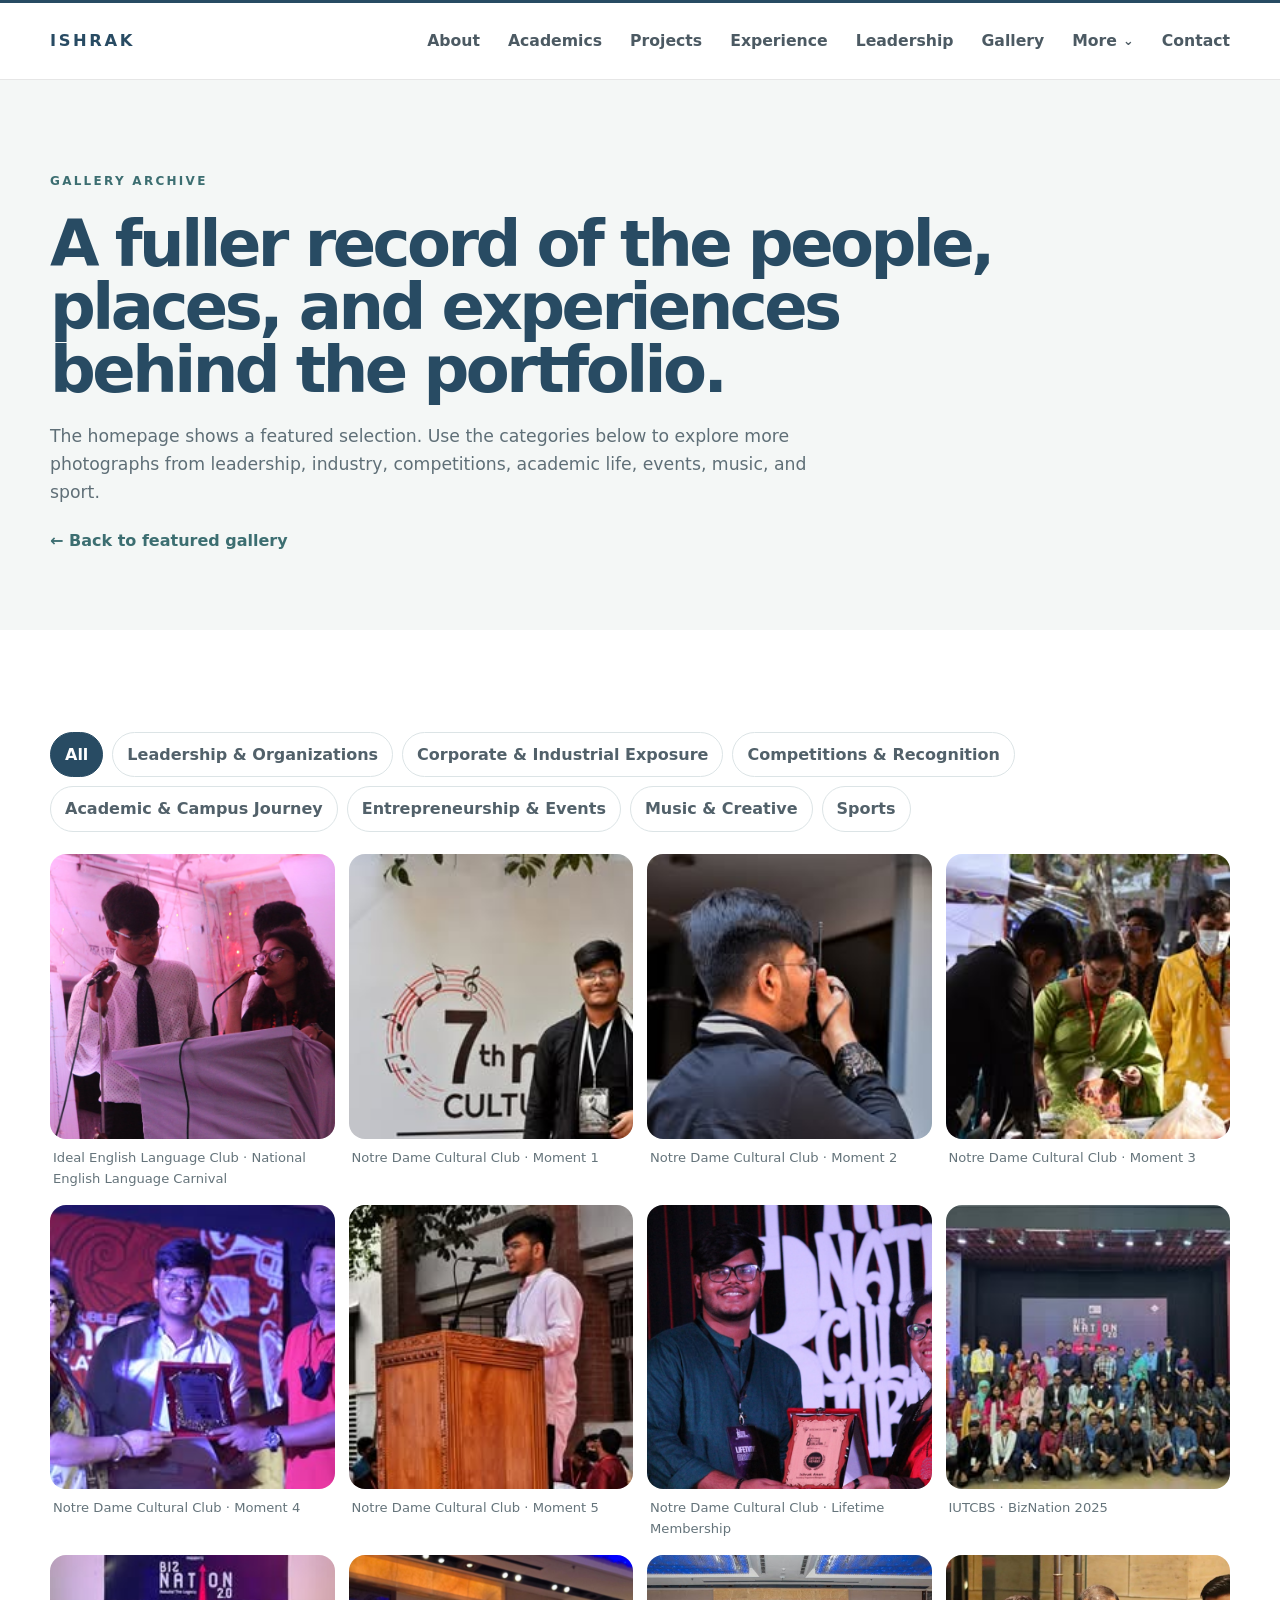
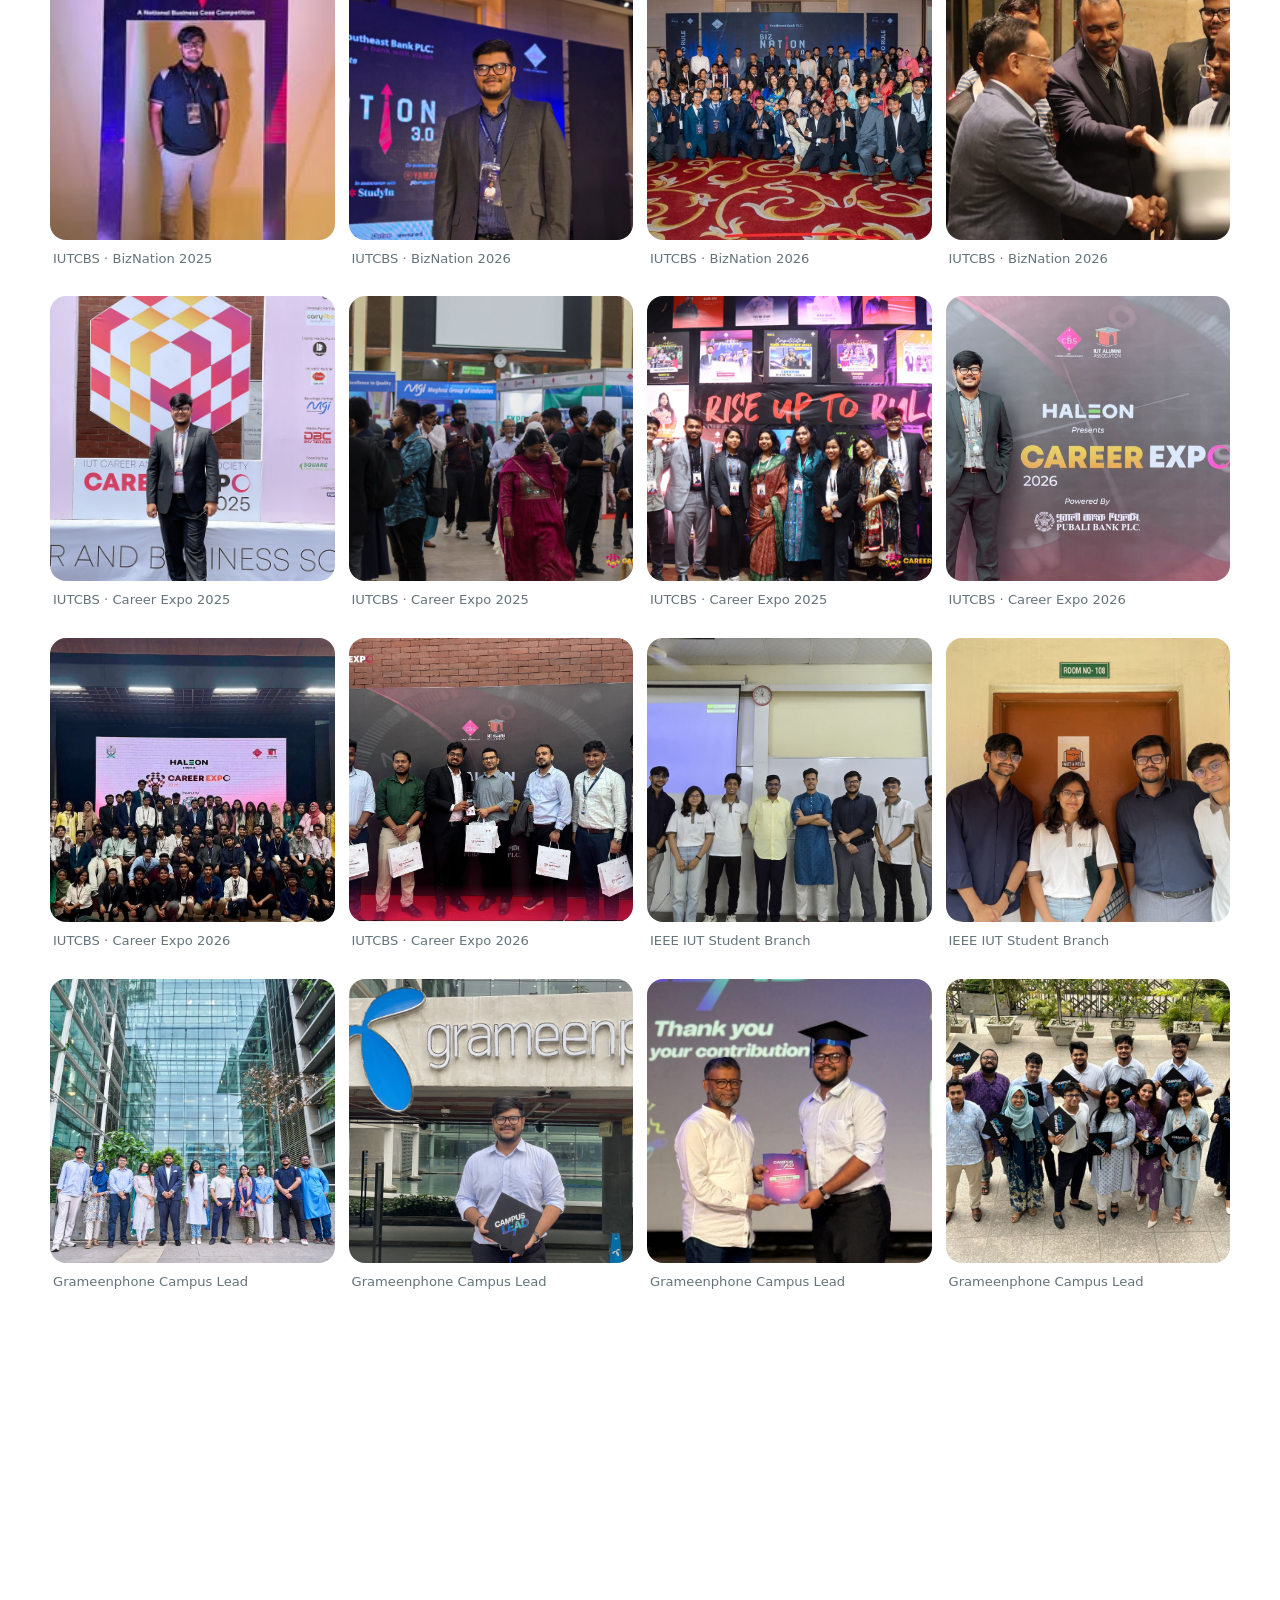
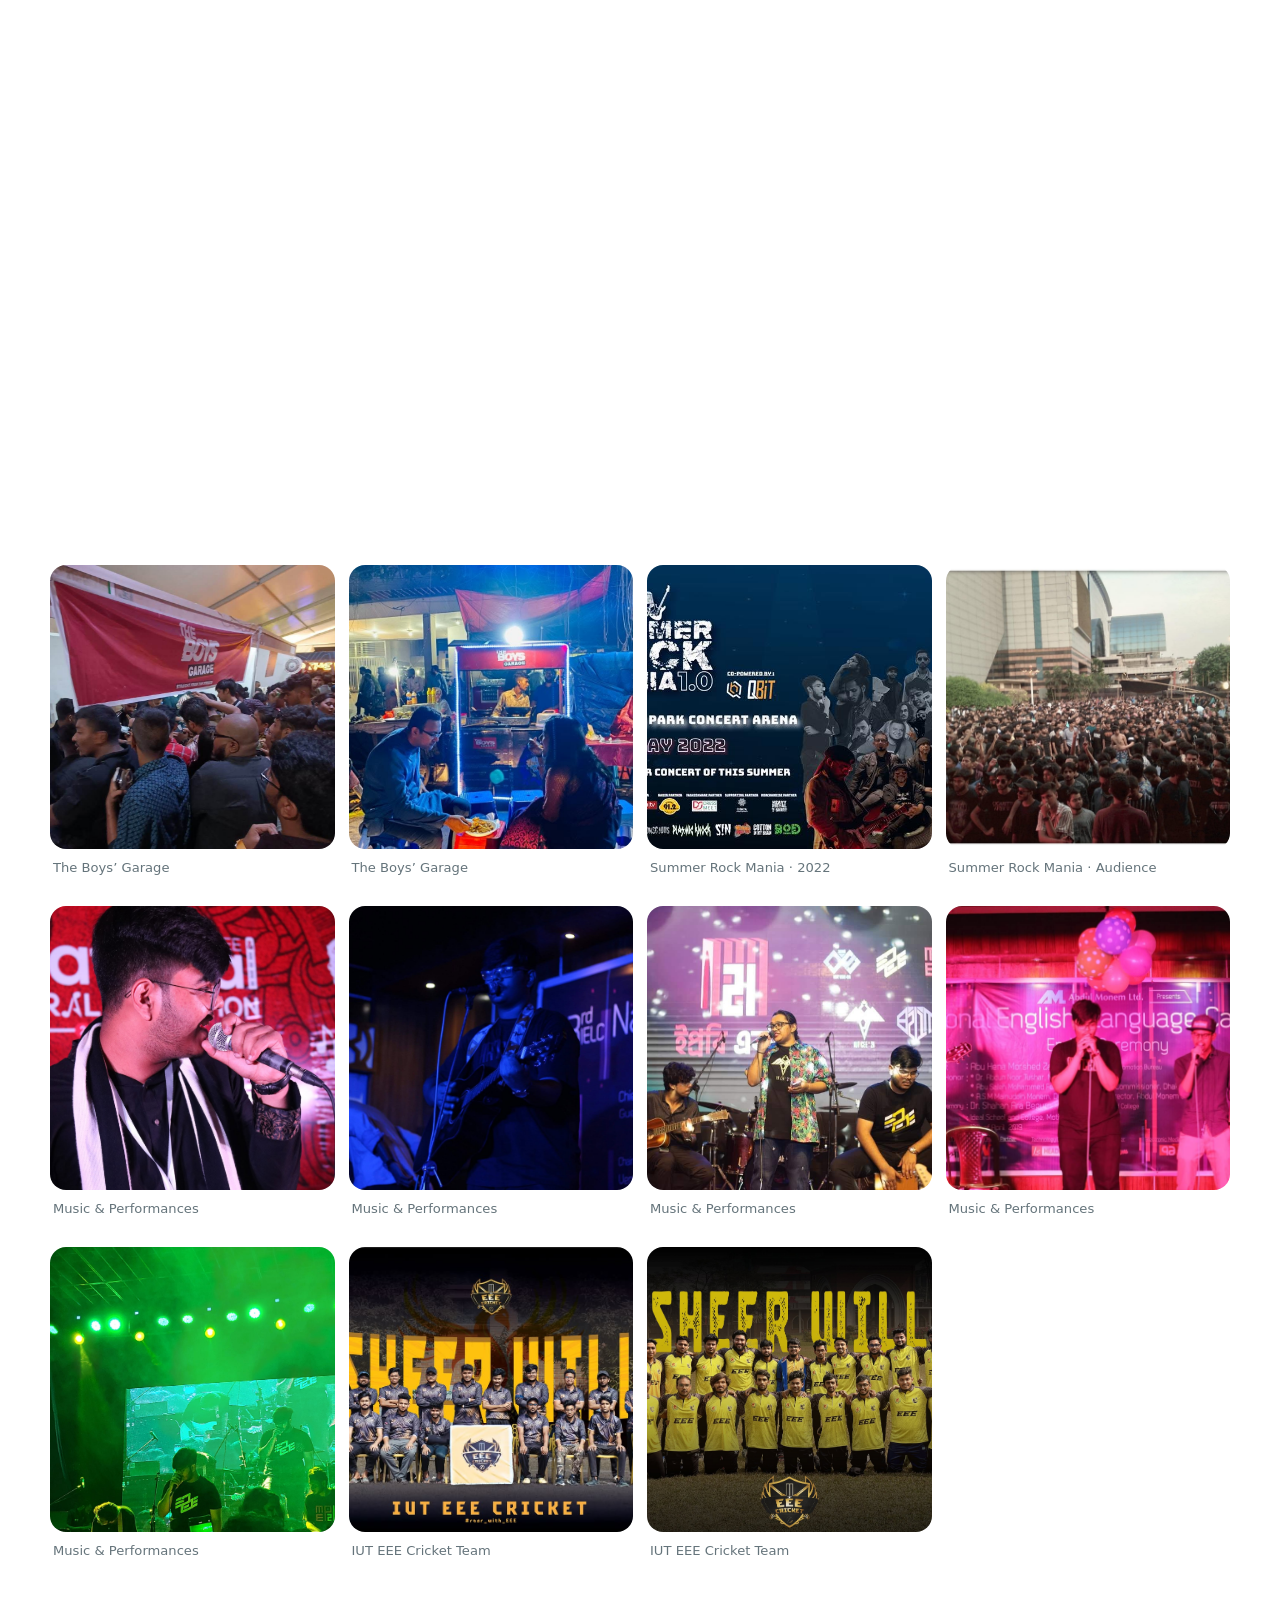
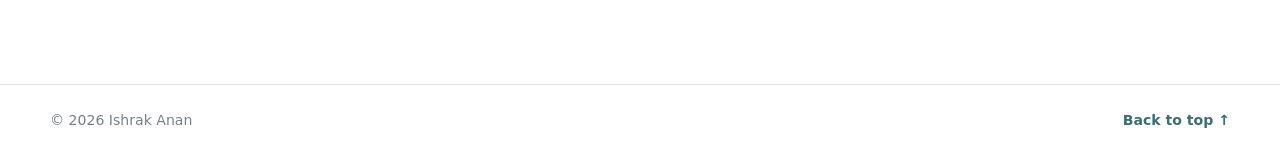
==== commit 67c662c0: "Add files via upload" ====
--- a/gallery.html
+++ b/gallery.html
@@ -103,6 +103,7 @@
           <figure class="gallery-item reveal" data-category="competition"><button class="gallery-open" data-full="assets/gallery/competition/engibiz-featured.jpg" data-caption="EngiBiz · 2nd Runner-Up"><img src="assets/gallery/competition/engibiz-featured.jpg" alt="EngiBiz · 2nd Runner-Up" loading="lazy" /></button><figcaption>EngiBiz · 2nd Runner-Up</figcaption></figure>
           <figure class="gallery-item reveal" data-category="competition"><button class="gallery-open" data-full="assets/gallery/competition/engibiz-1.jpg" data-caption="EngiBiz"><img src="assets/gallery/competition/engibiz-1.jpg" alt="EngiBiz" loading="lazy" /></button><figcaption>EngiBiz</figcaption></figure>
           <figure class="gallery-item reveal" data-category="competition"><button class="gallery-open" data-full="assets/gallery/competition/engibiz-2.jpg" data-caption="EngiBiz"><img src="assets/gallery/competition/engibiz-2.jpg" alt="EngiBiz" loading="lazy" /></button><figcaption>EngiBiz</figcaption></figure>
+          <figure class="gallery-item reveal" data-category="academic"><button class="gallery-open" data-full="assets/gallery/academic/iut-38th-convocation.jpg" data-caption="38th Convocation · Islamic University of Technology"><img src="assets/gallery/academic/iut-38th-convocation.jpg" alt="Ishrak Anan receiving his degree certificate at the 38th Convocation of the Islamic University of Technology" loading="lazy" /></button><figcaption>38th Convocation · Islamic University of Technology</figcaption></figure>
           <figure class="gallery-item reveal" data-category="academic"><button class="gallery-open" data-full="assets/gallery/academic/thesis-book.jpg" data-caption="Undergraduate Thesis · Islamic University of Technology"><img src="assets/gallery/academic/thesis-book.jpg" alt="Undergraduate Thesis · Islamic University of Technology" loading="lazy" /></button><figcaption>Undergraduate Thesis · Islamic University of Technology</figcaption></figure>
           <figure class="gallery-item reveal" data-category="academic"><button class="gallery-open" data-full="assets/gallery/academic/notre-dame-college.jpg" data-caption="Notre Dame College"><img src="assets/gallery/academic/notre-dame-college.jpg" alt="Notre Dame College" loading="lazy" /></button><figcaption>Notre Dame College</figcaption></figure>
           <figure class="gallery-item reveal" data-category="academic"><button class="gallery-open" data-full="assets/gallery/academic/iut-campus.jpg" data-caption="Islamic University of Technology · Campus Life"><img src="assets/gallery/academic/iut-campus.jpg" alt="Islamic University of Technology · Campus Life" loading="lazy" /></button><figcaption>Islamic University of Technology · Campus Life</figcaption></figure>
--- a/css/style.css
+++ b/css/style.css
@@ -124,3 +124,97 @@
 }
 
 @media (prefers-reduced-motion:reduce){html{scroll-behavior:auto}.reveal{opacity:1;transform:none;transition:none}.btn,.project-card,.academic-card,.gallery-open img{transition:none}}
+
+/* v4 refinements */
+.brand{font-size:1.02rem;letter-spacing:.16em;font-weight:900}
+.hero h1{font-size:clamp(4rem,7.8vw,7rem);line-height:.9}
+.about-grid h2{font-size:clamp(2.55rem,3.8vw,3.45rem);line-height:1.04;max-width:470px}
+.prose p{max-width:780px}
+
+.nav-more{position:relative;color:#4c5a63}
+.nav-more summary{list-style:none;cursor:pointer;font-size:.98rem;font-weight:550;display:flex;align-items:center;gap:6px}
+.nav-more summary::-webkit-details-marker{display:none}
+.nav-more summary::after{content:"⌄";font-size:.82rem;transform:translateY(-1px)}
+.nav-more[open] summary{color:var(--blue)}
+.nav-more-menu{position:absolute;right:0;top:calc(100% + 14px);min-width:220px;padding:8px;background:#fff;border:1px solid var(--line);border-radius:14px;box-shadow:var(--shadow)}
+.nav-more-menu a{display:block;padding:10px 12px;border-radius:9px;white-space:nowrap}
+.nav-more-menu a:hover{background:var(--soft)}
+
+.gallery-filters a.filter-btn{text-decoration:none;display:inline-flex;align-items:center}
+.gallery-cta{display:flex;justify-content:flex-end;margin-top:24px}
+
+@media (max-width:780px){
+  .brand{font-size:.95rem;letter-spacing:.14em}
+  .nav-more{width:100%}
+  .nav-more summary{padding:11px 12px;border-radius:9px}
+  .nav-more summary:hover{background:var(--soft)}
+  .nav-more-menu{position:static;min-width:0;box-shadow:none;border:0;border-left:2px solid var(--line);border-radius:0;margin:0 0 5px 18px;padding:0 0 0 8px}
+  .nav-more-menu a{padding:9px 12px}
+  .gallery-cta{justify-content:stretch}.gallery-cta .btn{width:100%}
+}
+
+.gallery-hero{padding:92px 0 76px}
+.gallery-page-title{max-width:960px;margin:0 0 22px;color:var(--blue);font-size:clamp(2.8rem,5vw,5rem);line-height:.98;letter-spacing:-.055em}
+.gallery-page-intro{max-width:760px;color:#5f6f77;font-size:1.08rem;margin:0 0 22px}
+.gallery-archive{padding-top:72px}
+.gallery-grid-archive{grid-template-columns:repeat(4,1fr)}
+@media (max-width:1000px){.gallery-grid-archive{grid-template-columns:repeat(3,1fr)}}
+@media (max-width:780px){.gallery-hero{padding:68px 0 52px}.gallery-grid-archive{grid-template-columns:repeat(2,1fr)}}
+
+/* v5 refinements */
+.nav-dropdown{position:relative;display:flex;align-items:center}
+.nav-dropdown-toggle{border:0;background:transparent;color:#4c5a63;font-size:.98rem;font-weight:550;cursor:pointer;padding:0;display:inline-flex;align-items:center;gap:6px}
+.nav-dropdown-toggle:hover,.nav-dropdown-toggle:focus,.nav-dropdown.open .nav-dropdown-toggle{color:var(--blue)}
+.nav-dropdown-toggle span{font-size:.8rem;transition:transform .2s ease}
+.nav-dropdown.open .nav-dropdown-toggle span{transform:rotate(180deg)}
+.nav-dropdown-menu{position:absolute;right:0;top:calc(100% + 16px);z-index:160;display:none;grid-template-columns:1fr;gap:2px;min-width:230px;padding:8px;background:#fff;border:1px solid var(--line);border-radius:14px;box-shadow:var(--shadow)}
+.nav-dropdown:hover .nav-dropdown-menu,.nav-dropdown:focus-within .nav-dropdown-menu,.nav-dropdown.open .nav-dropdown-menu{display:grid}
+.nav-dropdown-menu a{display:block!important;width:100%;padding:10px 12px!important;border-radius:9px;white-space:nowrap}
+.nav-dropdown-menu a:hover,.nav-dropdown-menu a:focus{background:var(--soft)}
+
+.project-feature-with-photo{display:grid;grid-template-columns:minmax(0,1.15fr) minmax(210px,.85fr);gap:28px;align-items:stretch}
+.project-feature-copy{display:flex;flex-direction:column;min-width:0}
+.project-feature-copy>a{margin-top:auto}
+.project-feature-photo{margin:0;align-self:stretch;display:flex;flex-direction:column}
+.project-feature-photo img{width:100%;height:100%;min-height:300px;object-fit:cover;border-radius:16px;border:1px solid rgba(255,255,255,.16)}
+.project-feature-photo figcaption{margin-top:8px;color:#afc7d0;font-size:.78rem}
+
+.award-feature-item{display:grid;grid-template-columns:150px 1fr;gap:18px;align-items:center;padding:20px 0;border-top:1px solid var(--line)}
+.award-feature-item img{width:150px;aspect-ratio:4/3;object-fit:cover;border-radius:12px;border:1px solid var(--line)}
+.award-feature-item strong{display:block;color:var(--ink);font-size:1.02rem}
+.award-feature-item span{display:block;color:var(--teal);font-size:.84rem;font-weight:750;margin-top:3px}
+.award-feature-item p{color:#69777e;font-size:.92rem;margin:7px 0 8px}
+.award-feature-item a{color:var(--teal);font-size:.83rem;font-weight:800;text-decoration:none}
+.award-feature-item a:hover{text-decoration:underline}
+
+.gallery-open{position:relative}
+.gallery-open::after{content:attr(data-caption);position:absolute;inset:auto 0 0 0;padding:42px 12px 11px;color:#fff;font-size:.8rem;font-weight:750;text-align:left;line-height:1.3;background:linear-gradient(transparent,rgba(18,36,48,.82));opacity:0;transform:translateY(4px);transition:opacity .25s ease,transform .25s ease;pointer-events:none}
+.gallery-open:hover::after,.gallery-open:focus-visible::after{opacity:1;transform:none}
+.featured-gallery-grid{grid-template-columns:repeat(4,1fr)}
+.gallery-grid-archive{align-items:start}
+.gallery-archive .gallery-item figcaption{min-height:2.5em}
+.back-to-top{cursor:pointer}
+
+@media (max-width:1000px){
+  .project-feature-with-photo{grid-template-columns:1fr 260px}
+  .featured-gallery-grid{grid-template-columns:repeat(3,1fr)}
+}
+
+@media (max-width:780px){
+  .nav-dropdown{display:block;width:100%}
+  .nav-dropdown-toggle{width:100%;padding:11px 12px;justify-content:space-between;border-radius:9px;text-align:left}
+  .nav-dropdown-toggle:hover,.nav-dropdown-toggle:focus{background:var(--soft)}
+  .nav-dropdown-menu{position:static;display:none;min-width:0;margin:0 0 5px 18px;padding:3px 0 3px 8px;border:0;border-left:2px solid var(--line);border-radius:0;box-shadow:none}
+  .nav-dropdown:hover .nav-dropdown-menu{display:none}
+  .nav-dropdown.open .nav-dropdown-menu{display:grid}
+  .nav-dropdown-menu a{padding:9px 12px!important}
+  .project-feature-with-photo{grid-template-columns:1fr}
+  .project-feature-photo img{height:auto;min-height:0;max-height:520px}
+  .award-feature-item{grid-template-columns:110px 1fr}.award-feature-item img{width:110px}
+  .featured-gallery-grid{grid-template-columns:repeat(2,1fr)}
+}
+
+@media (max-width:480px){
+  .award-feature-item{grid-template-columns:1fr}.award-feature-item img{width:100%;aspect-ratio:16/10}
+  .featured-gallery-grid{grid-template-columns:repeat(2,1fr)}
+}
